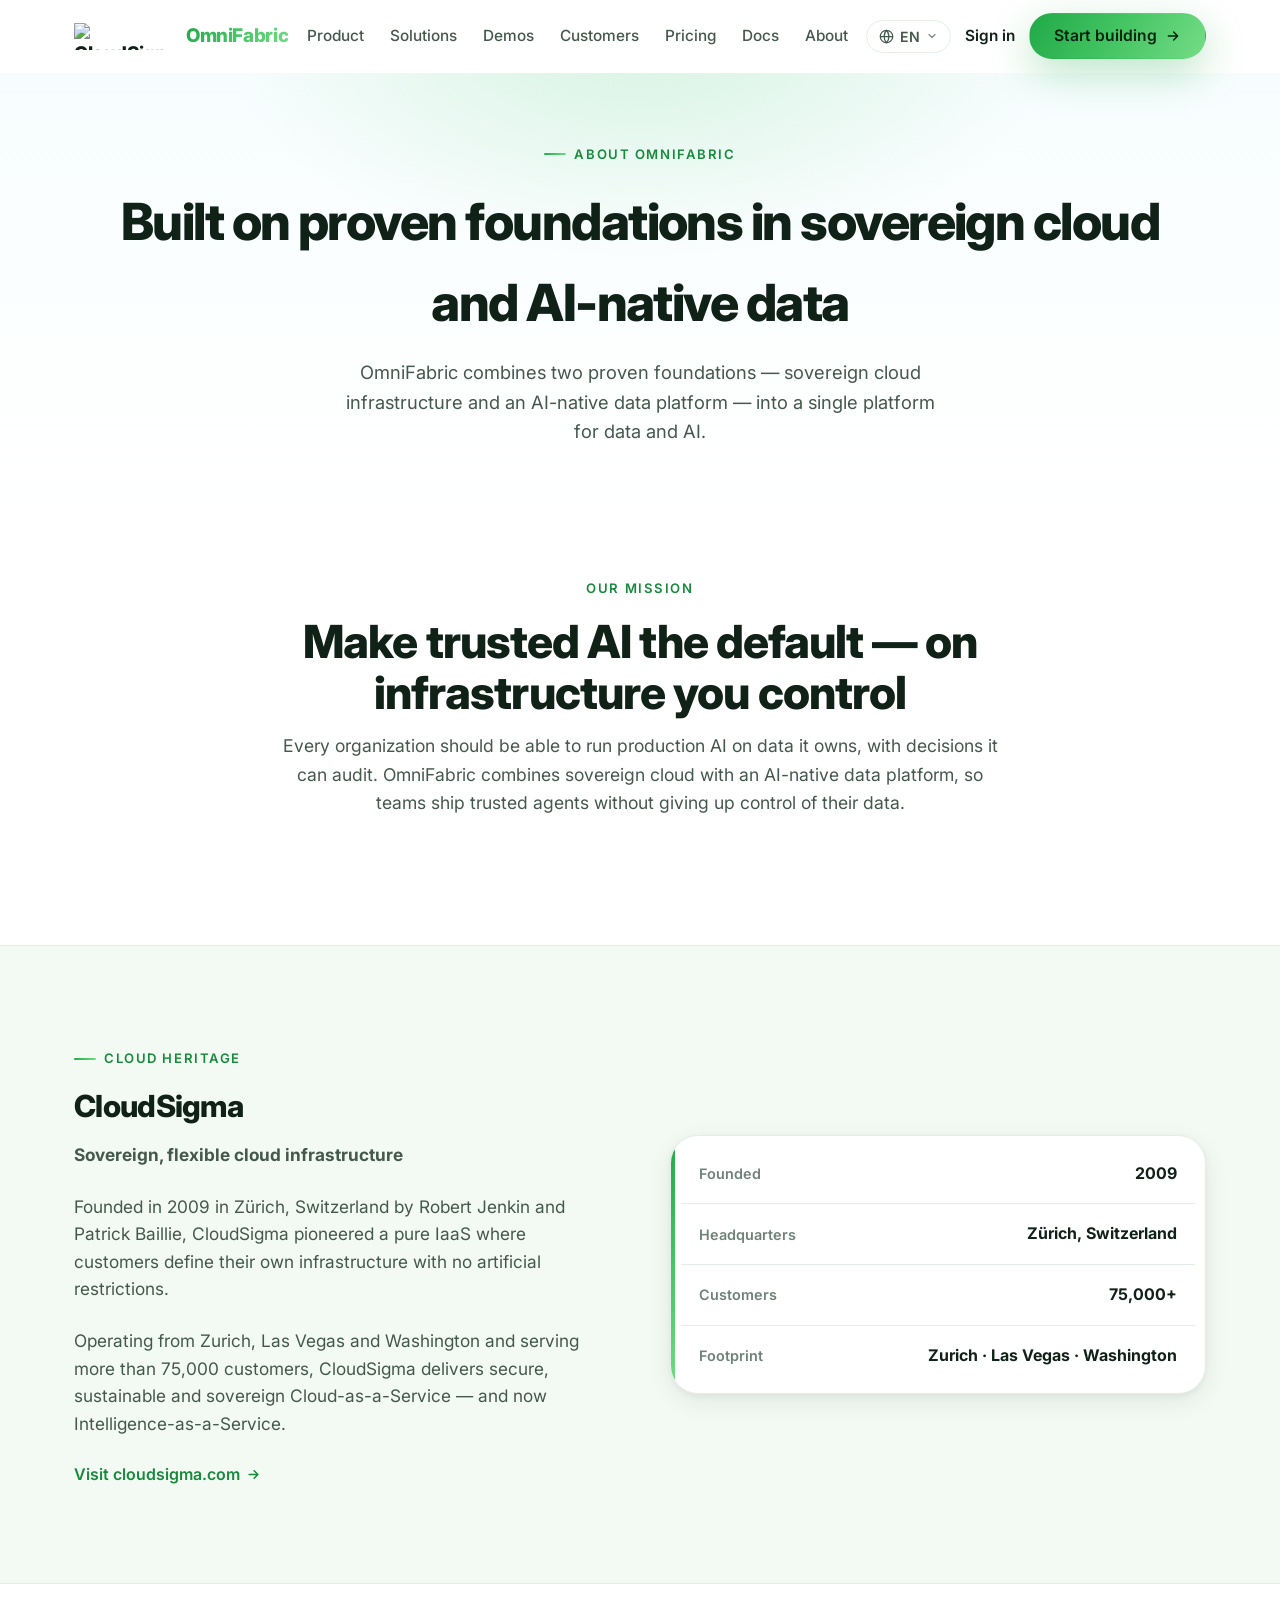
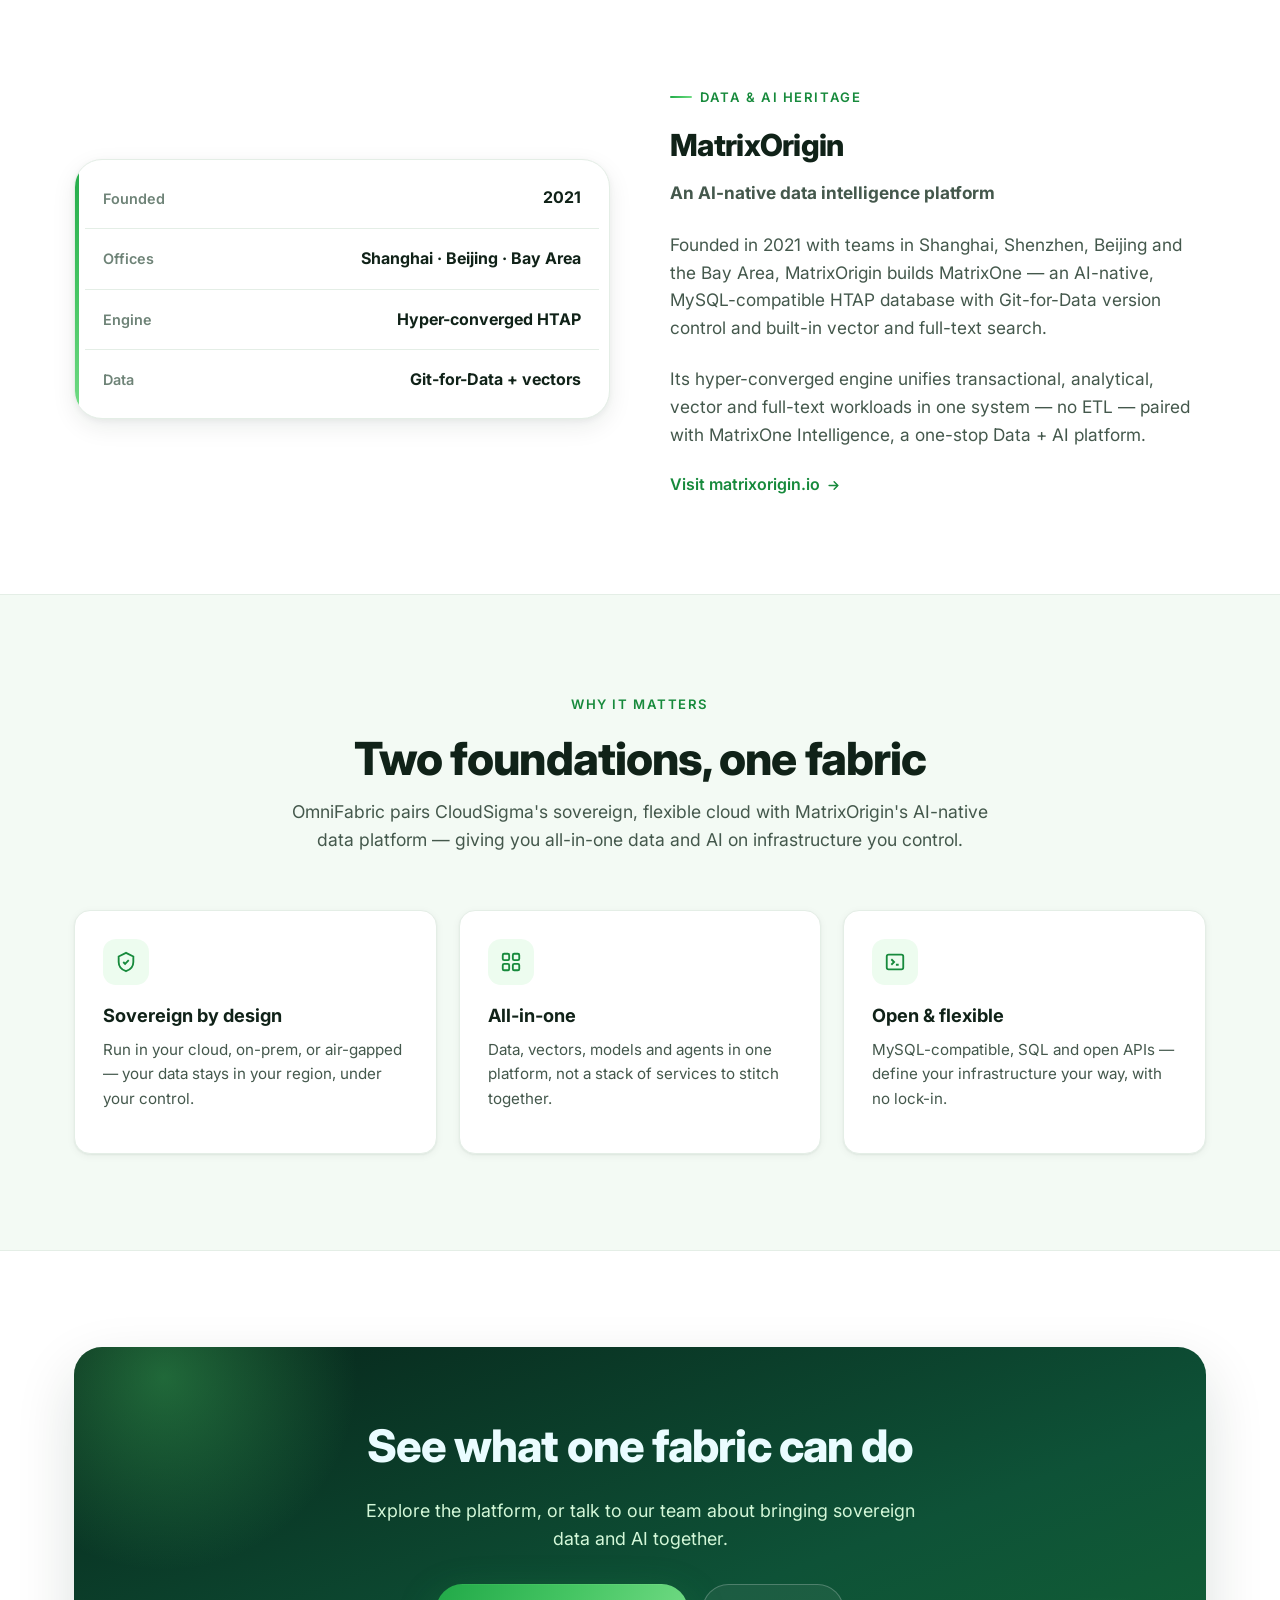
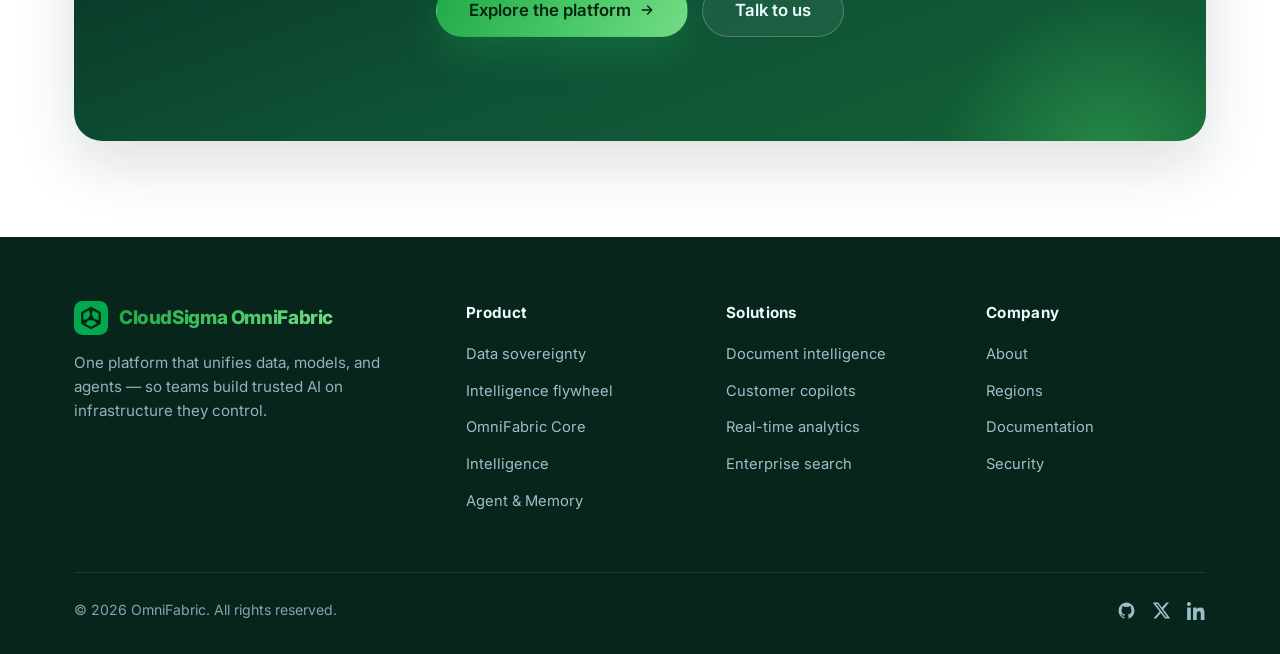
==== about.html @ df8b5ea7 "feat: add CloudSigma SSO broker" ====
<!DOCTYPE html>
<html lang="en">
<head>
  <meta charset="UTF-8" />
  <meta name="viewport" content="width=device-width, initial-scale=1.0" />
  <title>About — CloudSigma OmniFabric</title>
  <meta name="description" content="OmniFabric unites a heritage of sovereign cloud infrastructure (CloudSigma) and an AI-native data platform (MatrixOrigin) into one fabric for data and AI." />
  <link rel="preconnect" href="https://fonts.googleapis.com" />
  <link rel="preconnect" href="https://fonts.gstatic.com" crossorigin />
  <link href="https://fonts.googleapis.com/css2?family=Inter:wght@400;500;600;700;800&display=swap" rel="stylesheet" />
  <link rel="stylesheet" href="assets/css/styles.css?v=10" />
  <link rel="icon" href="data:image/svg+xml,%3Csvg xmlns='http://www.w3.org/2000/svg' viewBox='0 0 32 32'%3E%3Cdefs%3E%3ClinearGradient id='g' x1='0' y1='0' x2='1' y2='1'%3E%3Cstop offset='0' stop-color='%2300a94f'/%3E%3Cstop offset='1' stop-color='%232fb265'/%3E%3C/linearGradient%3E%3C/defs%3E%3Crect width='32' height='32' rx='8' fill='url(%23g)'/%3E%3Cpath d='M16 6.5L24.2 11L24.2 21L16 25.5L7.8 21L7.8 11Z' fill='none' stroke='%2306250f' stroke-width='2.1' stroke-linejoin='round'/%3E%3Cpath d='M16 16L16 9.2M16 16L10 19.4M16 16L22 19.4' fill='none' stroke='%2306250f' stroke-width='2.1' stroke-linecap='round'/%3E%3Ccircle cx='16' cy='16' r='2.3' fill='%2306250f'/%3E%3Ccircle cx='16' cy='9.2' r='1.9' fill='%2306250f'/%3E%3Ccircle cx='10' cy='19.4' r='1.9' fill='%2306250f'/%3E%3Ccircle cx='22' cy='19.4' r='1.9' fill='%2306250f'/%3E%3C/svg%3E" />
</head>
<body>

  <!-- ============ HEADER ============ -->
  <header class="header" id="header">
    <div class="container">
      <nav class="nav" id="nav">
        <a class="brand" href="index.html" aria-label="CloudSigma OmniFabric home">
          <img class="cs-logo" src="assets/img/cloudsigma-logo.svg?v=10" alt="CloudSigma" width="90" height="27" />
          <span class="brand-div" aria-hidden="true"></span>
          <span class="wordmark">OmniFabric</span>
        </a>

                <ul class="nav-links">
          <li><a href="product.html" data-i18n="nav.product">Product</a></li>
          <li><a href="solutions.html" data-i18n="nav.solutions">Solutions</a></li>
          <li><a href="demo.html" data-i18n="nav.demo">Demos</a></li>
          <li><a href="customers.html" data-i18n="nav.customers">Case Studies</a></li>
          <li><a href="pricing.html" data-i18n="nav.pricing">Pricing</a></li>
          <li><a href="docs.html" data-i18n="nav.docs">Docs</a></li>
          <li><a href="about.html" data-i18n="nav.about">About</a></li>
        </ul>

        <div class="nav-actions">
          <div class="lang-select">
            <button class="lang-btn" data-lang-btn aria-haspopup="true" aria-expanded="false" aria-label="Language">
              <svg class="globe" viewBox="0 0 24 24" fill="none" stroke="currentColor" stroke-width="2"><circle cx="12" cy="12" r="10"/><path d="M2 12h20M12 2a15 15 0 0 1 0 20M12 2a15 15 0 0 0 0 20"/></svg>
              <span data-lang-current>EN</span>
              <svg class="chev" viewBox="0 0 24 24" fill="none" stroke="currentColor" stroke-width="2.5" stroke-linecap="round" stroke-linejoin="round"><path d="M6 9l6 6 6-6"/></svg>
            </button>
            <ul class="lang-menu" data-lang-menu>
              <li><button data-set-lang="en">English</button></li>
              <li><button data-set-lang="zh">中文</button></li>
              <li><button data-set-lang="fr">Français</button></li>
              <li><button data-set-lang="es">Español</button></li>
              <li><button data-set-lang="ar">العربية</button></li>
              <li><button data-set-lang="id">Bahasa Indonesia</button></li>
            </ul>
          </div>
          <a href="#" class="signin" data-auth-action="login" data-i18n="nav.signin">Sign in</a>
          <a href="#" class="btn btn-primary" data-auth-action="register"><span data-i18n="nav.cta">Start building</span>
            <svg viewBox="0 0 24 24" fill="none" stroke="currentColor" stroke-width="2.2" stroke-linecap="round" stroke-linejoin="round"><path d="M5 12h14M13 6l6 6-6 6"/></svg>
          </a>
          <button class="nav-toggle" id="navToggle" aria-label="Toggle menu">
            <svg viewBox="0 0 24 24" fill="none" stroke="currentColor" stroke-width="2.2" stroke-linecap="round"><path d="M4 7h16M4 12h16M4 17h16"/></svg>
          </button>
        </div>
      </nav>
    </div>
  </header>

  <main>
    <!-- ============ SUB HERO ============ -->
    <section class="subhero">
      <div class="container">
        <span class="eyebrow center" style="display:inline-flex;" data-i18n="ab.eyebrow">About OmniFabric</span>
        <h1 data-i18n="ab.title">Built on a heritage of sovereign cloud and AI-native data</h1>
        <p data-i18n="ab.desc">OmniFabric unites two proven foundations — sovereign cloud infrastructure and an AI-native data platform — into one fabric for data and AI.</p>
      </div>
    </section>

    <!-- ============ MISSION ============ -->
    <section class="section--tight">
      <div class="container">
        <div class="section-head center reveal">
          <span class="eyebrow" data-i18n="ab.mission.eyebrow">Our mission</span>
          <h2 data-i18n="ab.mission.title">Make trusted AI the default — on infrastructure you control</h2>
          <p data-i18n="ab.mission.p">Every organization should be able to build production AI on data it owns, with decisions it can audit. OmniFabric brings sovereign cloud and an AI-native data platform together, so teams ship trusted agents without surrendering control of their data.</p>
        </div>
      </div>
    </section>

    <!-- ============ CLOUDSIGMA ============ -->
    <section class="section" style="background:var(--surface-2);border-top:1px solid var(--line);border-bottom:1px solid var(--line);">
      <div class="container">
        <div class="feature-block reveal">
          <div class="fb-text">
            <span class="eyebrow" data-i18n="ab.cs.tag">Cloud heritage</span>
            <h3><span class="biglogo" data-i18n="ab.cs.name">CloudSigma</span></h3>
            <p class="fb-sub" data-i18n="ab.cs.title">Sovereign, flexible cloud infrastructure</p>
            <p data-i18n="ab.cs.p1">Founded in 2009 in Zürich, Switzerland by Robert Jenkin and Patrick Baillie, CloudSigma pioneered a pure IaaS where customers define their own infrastructure with no artificial restrictions.</p>
            <p data-i18n="ab.cs.p2">Operating from Zurich, Las Vegas and Washington and serving more than 75,000 customers, CloudSigma delivers secure, sustainable and sovereign Cloud-as-a-Service — and now Intelligence-as-a-Service.</p>
            <a href="https://www.cloudsigma.com" target="_blank" rel="noopener" class="link-arrow"><span data-i18n="ab.cs.link">Visit cloudsigma.com</span>
              <svg viewBox="0 0 24 24" fill="none" stroke="currentColor" stroke-width="2.4" stroke-linecap="round" stroke-linejoin="round"><path d="M5 12h14M13 6l6 6-6 6"/></svg></a>
          </div>
          <div class="fb-media">
            <div class="facts-card">
              <div class="fact-row"><span class="k" data-i18n="ab.cs.f1l">Founded</span><span class="v" data-i18n="ab.cs.f1v">2009</span></div>
              <div class="fact-row"><span class="k" data-i18n="ab.cs.f2l">Headquarters</span><span class="v" data-i18n="ab.cs.f2v">Zürich, Switzerland</span></div>
              <div class="fact-row"><span class="k" data-i18n="ab.cs.f3l">Customers</span><span class="v" data-i18n="ab.cs.f3v">75,000+</span></div>
              <div class="fact-row"><span class="k" data-i18n="ab.cs.f4l">Footprint</span><span class="v" data-i18n="ab.cs.f4v">Zurich · Las Vegas · Washington</span></div>
            </div>
          </div>
        </div>
      </div>
    </section>

    <!-- ============ MATRIXORIGIN ============ -->
    <section class="section">
      <div class="container">
        <div class="feature-block reverse reveal">
          <div class="fb-text">
            <span class="eyebrow" data-i18n="ab.mo.tag">Data &amp; AI heritage</span>
            <h3><span class="biglogo" data-i18n="ab.mo.name">MatrixOrigin</span></h3>
            <p class="fb-sub" data-i18n="ab.mo.title">An AI-native data intelligence platform</p>
            <p data-i18n="ab.mo.p1">Founded in 2021 with teams in Shanghai, Shenzhen, Beijing and the Bay Area, MatrixOrigin builds MatrixOne — an AI-native, MySQL-compatible HTAP database with Git-for-Data version control and built-in vector and full-text search.</p>
            <p data-i18n="ab.mo.p2">Its hyper-converged engine unifies transactional, analytical, vector and full-text workloads in one system — no ETL — paired with MatrixOne Intelligence, a one-stop Data + AI platform.</p>
            <a href="https://www.matrixorigin.io" target="_blank" rel="noopener" class="link-arrow"><span data-i18n="ab.mo.link">Visit matrixorigin.io</span>
              <svg viewBox="0 0 24 24" fill="none" stroke="currentColor" stroke-width="2.4" stroke-linecap="round" stroke-linejoin="round"><path d="M5 12h14M13 6l6 6-6 6"/></svg></a>
          </div>
          <div class="fb-media">
            <div class="facts-card">
              <div class="fact-row"><span class="k" data-i18n="ab.mo.f1l">Founded</span><span class="v" data-i18n="ab.mo.f1v">2021</span></div>
              <div class="fact-row"><span class="k" data-i18n="ab.mo.f2l">Offices</span><span class="v" data-i18n="ab.mo.f2v">Shanghai · Beijing · Bay Area</span></div>
              <div class="fact-row"><span class="k" data-i18n="ab.mo.f3l">Engine</span><span class="v" data-i18n="ab.mo.f3v">Hyper-converged HTAP</span></div>
              <div class="fact-row"><span class="k" data-i18n="ab.mo.f4l">Data</span><span class="v" data-i18n="ab.mo.f4v">Git-for-Data + vectors</span></div>
            </div>
          </div>
        </div>
      </div>
    </section>

    <!-- ============ TOGETHER ============ -->
    <section class="section" style="background:var(--surface-2);border-top:1px solid var(--line);border-bottom:1px solid var(--line);">
      <div class="container">
        <div class="section-head center reveal">
          <span class="eyebrow" data-i18n="ab.together.eyebrow">Why it matters</span>
          <h2 data-i18n="ab.together.title">Two foundations, one fabric</h2>
          <p data-i18n="ab.together.p">OmniFabric combines CloudSigma's sovereign, flexible cloud with MatrixOrigin's AI-native data platform — so you get all-in-one data and AI on infrastructure you control.</p>
        </div>
        <div class="sol-grid" style="grid-template-columns:repeat(3,1fr);">
          <article class="sol reveal">
            <div class="ic"><svg viewBox="0 0 24 24" fill="none" stroke="currentColor" stroke-width="2"><path d="M12 2 4 6v6c0 5 3.4 8.5 8 10 4.6-1.5 8-5 8-10V6z"/><path d="m9 12 2 2 4-4"/></svg></div>
            <h4 data-i18n="ab.tg1.t">Sovereign by design</h4>
            <p data-i18n="ab.tg1.d">Run in your cloud, on-prem, or air-gapped — your data stays in your region, under your control.</p>
          </article>
          <article class="sol reveal">
            <div class="ic"><svg viewBox="0 0 24 24" fill="none" stroke="currentColor" stroke-width="2"><rect x="3" y="3" width="7" height="7" rx="1.5"/><rect x="14" y="3" width="7" height="7" rx="1.5"/><rect x="3" y="14" width="7" height="7" rx="1.5"/><rect x="14" y="14" width="7" height="7" rx="1.5"/></svg></div>
            <h4 data-i18n="ab.tg2.t">All-in-one</h4>
            <p data-i18n="ab.tg2.d">Data, vectors, models and agents in one platform, not a stack of services to stitch together.</p>
          </article>
          <article class="sol reveal">
            <div class="ic"><svg viewBox="0 0 24 24" fill="none" stroke="currentColor" stroke-width="2"><path d="M8 9l3 3-3 3M13 15h3"/><rect x="3" y="4" width="18" height="16" rx="2"/></svg></div>
            <h4 data-i18n="ab.tg3.t">Open &amp; flexible</h4>
            <p data-i18n="ab.tg3.d">MySQL-compatible, SQL and open APIs — define your infrastructure your way, with no lock-in.</p>
          </article>
        </div>
      </div>
    </section>

    <!-- ============ CTA ============ -->
    <section class="cta-band" style="padding-top:96px;">
      <div class="container">
        <div class="cta-inner reveal">
          <h2 data-i18n="ab.cta.title">See what one fabric can do</h2>
          <p data-i18n="ab.cta.desc">Explore the platform, or talk to our team about bringing sovereign data and AI together.</p>
          <div class="hero-cta">
            <a href="product.html#architecture" class="btn btn-primary btn-lg"><span data-i18n="ab.cta.b1">Explore the platform</span>
              <svg viewBox="0 0 24 24" fill="none" stroke="currentColor" stroke-width="2.2" stroke-linecap="round" stroke-linejoin="round"><path d="M5 12h14M13 6l6 6-6 6"/></svg>
            </a>
            <a href="https://calendly.com/tan-dovan/30min" target="_blank" rel="noopener" class="btn btn-ghost btn-lg" data-i18n="ab.cta.b2">Talk to us</a>
          </div>
        </div>
      </div>
    </section>
  </main>

  <!-- ============ FOOTER ============ -->
  <footer class="footer">
    <div class="container">
      <div class="footer-grid">
        <div class="footer-about">
          <a class="brand" href="index.html">
            <svg class="logo-mark" viewBox="0 0 32 32" aria-hidden="true">
              <rect width="32" height="32" rx="8" fill="#00a94f"/>
              <path d="M16 6.5L24.2 11L24.2 21L16 25.5L7.8 21L7.8 11Z" fill="none" stroke="#06250f" stroke-width="2.1" stroke-linejoin="round" stroke-linecap="round"/><path d="M16 16L16 9.2M16 16L10 19.4M16 16L22 19.4" fill="none" stroke="#06250f" stroke-width="2.1" stroke-linecap="round"/><circle cx="16" cy="16" r="2.3" fill="#06250f"/><circle cx="16" cy="9.2" r="1.9" fill="#06250f"/><circle cx="10" cy="19.4" r="1.9" fill="#06250f"/><circle cx="22" cy="19.4" r="1.9" fill="#06250f"/>
            </svg>
            <span class="wordmark">CloudSigma OmniFabric</span>
          </a>
          <p data-i18n="footer.about">The unified intelligence fabric for data and AI. Control your data, trust your
            agents, and turn AI strategy into real business ROI.</p>
        </div>
        <div>
          <h5 data-i18n="nav.product">Product</h5>
          <ul>
            <li><a href="product.html#sovereignty" data-i18n="sov.h.eb">Data sovereignty</a></li>
            <li><a href="product.html#architecture" data-i18n="footer.pf1">Intelligence flywheel</a></li>
            <li><a href="product.html#capabilities" data-i18n="footer.pf2">OmniFabric Core</a></li>
            <li><a href="product.html#capabilities" data-i18n="footer.pf3">Intelligence</a></li>
            <li><a href="product.html#capabilities" data-i18n="footer.pf4">Agent &amp; Memory</a></li>
          </ul>
        </div>
        <div>
          <h5 data-i18n="footer.solutions">Solutions</h5>
          <ul>
            <li><a href="solutions.html" data-i18n="footer.sf1">Document intelligence</a></li>
            <li><a href="solutions.html" data-i18n="footer.sf2">Customer copilots</a></li>
            <li><a href="solutions.html" data-i18n="footer.sf3">Real-time analytics</a></li>
            <li><a href="solutions.html" data-i18n="footer.sf4">Enterprise search</a></li>
          </ul>
        </div>
        <div>
          <h5 data-i18n="footer.company">Company</h5>
          <ul>
            <li><a href="about.html" data-i18n="footer.cf1">About</a></li>
            <li><a href="product.html#regions" data-i18n="nav.regions">Regions</a></li>
            <li><a href="docs.html" data-i18n="footer.cf2">Documentation</a></li>
            <li><a href="#" data-i18n="footer.cf3">Security</a></li>
          </ul>
        </div>
      </div>
      <div class="footer-bottom">
        <span data-i18n="footer.copyright">© 2026 OmniFabric. All rights reserved.</span>
        <div class="social">
          <a href="#" aria-label="GitHub"><svg viewBox="0 0 24 24" fill="currentColor"><path d="M12 2C6.5 2 2 6.6 2 12.3c0 4.5 2.9 8.4 6.8 9.8.5.1.7-.2.7-.5v-1.7c-2.8.6-3.4-1.4-3.4-1.4-.5-1.2-1.1-1.5-1.1-1.5-.9-.6.1-.6.1-.6 1 .1 1.5 1 1.5 1 .9 1.6 2.4 1.1 3 .9.1-.7.4-1.1.6-1.4-2.2-.3-4.5-1.1-4.5-5 0-1.1.4-2 1-2.7-.1-.3-.4-1.3.1-2.7 0 0 .8-.3 2.7 1a9.3 9.3 0 0 1 5 0c1.9-1.3 2.7-1 2.7-1 .5 1.4.2 2.4.1 2.7.6.7 1 1.6 1 2.7 0 3.9-2.3 4.7-4.5 5 .4.3.7.9.7 1.9v2.8c0 .3.2.6.7.5 3.9-1.4 6.8-5.3 6.8-9.8C22 6.6 17.5 2 12 2Z"/></svg></a>
          <a href="#" aria-label="X"><svg viewBox="0 0 24 24" fill="currentColor"><path d="M18.2 2h3.3l-7.2 8.3L23 22h-6.6l-5.2-6.8L5.2 22H1.9l7.7-8.8L1 2h6.8l4.7 6.2L18.2 2Zm-1.2 18h1.8L7.1 3.9H5.2L17 20Z"/></svg></a>
          <a href="#" aria-label="LinkedIn"><svg viewBox="0 0 24 24" fill="currentColor"><path d="M4.98 3.5A2.5 2.5 0 1 1 0 3.5a2.5 2.5 0 0 1 4.98 0ZM.2 8.2h4.6V24H.2V8.2Zm7.5 0h4.4v2.2h.1c.6-1.1 2.1-2.3 4.3-2.3 4.6 0 5.5 3 5.5 6.9V24h-4.6v-7.1c0-1.7 0-3.9-2.4-3.9s-2.7 1.8-2.7 3.7V24H7.7V8.2Z"/></svg></a>
        </div>
      </div>
    </div>
  </footer>

  <script src="assets/js/i18n.js?v=10"></script>
  <script src="assets/js/auth.js"></script>
  <script src="assets/js/main.js?v=10"></script>
</body>
</html>
---- assets/css/styles.css ----
/* =========================================================
   OmniFabric — Marketing Site
   Palette inspired by CloudSigma / TaaS: clean, professional,
   green accents on light surfaces with deep-green contrast.
   ========================================================= */

:root {
  /* Brand — CloudSigma-style green family */
  --teal-50:  #edfcef;
  --teal-100: #d3f7d8;
  --teal-200: #a7ecb1;
  --teal-300: #74dc86;
  --teal-400: #45c563;
  --teal-500: #21a948;   /* primary accent */
  --teal-600: #178a3c;
  --teal-700: #166f33;
  --teal-800: #15592c;
  --teal-900: #144a27;

  /* Deep teal-navy for dark sections */
  --deep-900: #07251a;
  --deep-800: #0a3a28;
  --deep-700: #0e5237;

  /* Neutrals (subtly green-tinted to match the brand) */
  --ink:      #102218;
  --slate:    #44584c;
  --muted:    #6e8377;
  --line:     #e4eee6;
  --surface:  #ffffff;
  --surface-2:#f3faf4;
  --surface-3:#e9f5ec;

  /* Effects */
  --grad-teal: linear-gradient(120deg, #21a948 0%, #45c563 50%, #74dc86 100%);
  --grad-deep: linear-gradient(160deg, #07251a 0%, #0e5237 60%, #166f33 130%);
  --shadow-sm: 0 1px 2px rgba(16,42,28,.06), 0 2px 8px rgba(16,42,28,.05);
  --shadow-md: 0 8px 24px rgba(16,42,28,.08), 0 2px 6px rgba(16,42,28,.05);
  --shadow-lg: 0 24px 60px rgba(16,42,28,.14);
  --shadow-teal: 0 14px 40px rgba(33,169,72,.30);

  --radius: 16px;
  --radius-sm: 10px;
  --radius-lg: 28px;
  --maxw: 1180px;

  --font: "Inter", -apple-system, BlinkMacSystemFont, "Segoe UI", Roboto,
          "Helvetica Neue", Arial, "PingFang SC", "Microsoft YaHei", sans-serif;
}

/* ---------- Reset ---------- */
*,*::before,*::after { box-sizing: border-box; }
* { margin: 0; padding: 0; }
html { scroll-behavior: smooth; -webkit-text-size-adjust: 100%; }
body {
  font-family: var(--font);
  color: var(--ink);
  background: var(--surface);
  line-height: 1.6;
  -webkit-font-smoothing: antialiased;
  text-rendering: optimizeLegibility;
  overflow-x: hidden;
}
a { color: inherit; text-decoration: none; }
img, svg { display: block; max-width: 100%; }
ul { list-style: none; }
section { position: relative; }

/* ---------- Layout helpers ---------- */
.container { width: 100%; max-width: var(--maxw); margin: 0 auto; padding: 0 24px; }
.section { padding: 96px 0; }
.section--tight { padding: 72px 0; }
.eyebrow {
  display: inline-flex; align-items: center; gap: 8px;
  font-size: .82rem; font-weight: 600; letter-spacing: .12em;
  text-transform: uppercase; color: var(--teal-600);
}
.eyebrow::before {
  content: ""; width: 22px; height: 2px; border-radius: 2px;
  background: var(--grad-teal);
}
.section-head { max-width: 720px; margin-bottom: 56px; }
.section-head.center { margin-left: auto; margin-right: auto; text-align: center; }
.section-head h2 {
  font-size: clamp(1.9rem, 3.6vw, 2.85rem);
  line-height: 1.12; letter-spacing: -.02em; margin: 16px 0 14px;
  font-weight: 800;
}
.section-head p { font-size: 1.1rem; color: var(--slate); }
.center .eyebrow::before { display: none; }

/* ---------- Buttons ---------- */
.btn {
  display: inline-flex; align-items: center; justify-content: center; gap: 8px;
  font-weight: 600; font-size: .98rem; line-height: 1;
  padding: 14px 24px; border-radius: 999px; border: 1px solid transparent;
  cursor: pointer; transition: transform .18s ease, box-shadow .25s ease,
              background .25s ease, color .2s ease, border-color .2s ease;
  white-space: nowrap;
}
.btn svg { width: 16px; height: 16px; }
.btn-primary {
  background: var(--grad-teal); color: #06250f;
  box-shadow: var(--shadow-teal);
}
.btn-primary:hover { transform: translateY(-2px); box-shadow: 0 18px 48px rgba(33,169,72,.42); }
.btn-ghost {
  background: rgba(255,255,255,.06); color: #eafcff;
  border-color: rgba(255,255,255,.22);
}
.btn-ghost:hover { background: rgba(255,255,255,.14); transform: translateY(-2px); }
.btn-outline {
  background: #fff; color: var(--teal-700); border-color: var(--line);
  box-shadow: var(--shadow-sm);
}
.btn-outline:hover { border-color: var(--teal-300); color: var(--teal-600); transform: translateY(-2px); }
.btn-lg { padding: 17px 32px; font-size: 1.05rem; }
.link-arrow {
  display: inline-flex; align-items: center; gap: 6px;
  color: var(--teal-600); font-weight: 600;
}
.link-arrow svg { width: 15px; height: 15px; transition: transform .2s ease; }
.link-arrow:hover svg { transform: translateX(4px); }

/* ---------- Header / Nav ---------- */
.header {
  position: sticky; top: 0; z-index: 100;
  background: rgba(255,255,255,.78);
  backdrop-filter: saturate(160%) blur(14px);
  border-bottom: 1px solid transparent;
  transition: border-color .3s ease, box-shadow .3s ease, background .3s ease;
}
.header.scrolled { border-color: var(--line); box-shadow: var(--shadow-sm); }
.nav { display: flex; align-items: center; justify-content: space-between; height: 72px; }
.brand { display: flex; align-items: center; gap: 11px; font-weight: 800; font-size: 1.18rem; letter-spacing: -.02em; }
.brand .logo-mark { width: 34px; height: 34px; }
.brand .wordmark { background: var(--grad-teal); -webkit-background-clip: text; background-clip: text; color: transparent; }
.nav-links { display: flex; align-items: center; gap: 26px; }
.nav-links a { font-size: .96rem; font-weight: 500; color: var(--slate); transition: color .2s ease; }
.nav-links a:hover { color: var(--teal-600); }
.nav-actions { display: flex; align-items: center; gap: 14px; }
.nav-actions .signin { font-weight: 600; font-size: .96rem; color: var(--ink); }
.nav-actions .signin:hover { color: var(--teal-600); }
/* language dropdown */
.lang-select { position: relative; }
.lang-btn {
  display: inline-flex; align-items: center; gap: 6px; cursor: pointer;
  font-family: inherit; font-weight: 600; font-size: .88rem; color: var(--slate);
  background: #fff; border: 1px solid var(--line); border-radius: 999px;
  padding: 7px 12px; transition: color .2s ease, border-color .2s ease, transform .15s ease;
}
.lang-btn:hover { color: var(--teal-600); border-color: var(--teal-300); transform: translateY(-1px); }
.lang-btn .globe { width: 15px; height: 15px; flex: none; }
.lang-btn .chev { width: 12px; height: 12px; flex: none; transition: transform .2s ease; opacity: .7; }
.lang-btn[aria-expanded="true"] .chev { transform: rotate(180deg); }
.lang-menu {
  position: absolute; top: calc(100% + 8px); right: 0; min-width: 150px; z-index: 120;
  background: #fff; border: 1px solid var(--line); border-radius: 12px; box-shadow: var(--shadow-md);
  padding: 6px; list-style: none; margin: 0;
  opacity: 0; visibility: hidden; transform: translateY(-6px);
  transition: opacity .18s ease, transform .18s ease, visibility .18s ease;
}
html[dir="rtl"] .lang-menu { right: auto; left: 0; }
.lang-menu.open { opacity: 1; visibility: visible; transform: none; }
.lang-menu li { margin: 0; }
.lang-menu button {
  width: 100%; text-align: left; font-family: inherit; font-size: .92rem; font-weight: 500;
  color: var(--slate); background: none; border: none; cursor: pointer;
  padding: 9px 12px; border-radius: 8px; display: flex; align-items: center; justify-content: space-between; gap: 10px;
}
html[dir="rtl"] .lang-menu button { text-align: right; }
.lang-menu button:hover { background: var(--surface-2); color: var(--teal-600); }
.lang-menu button[aria-current="true"] { color: var(--teal-600); font-weight: 700; }
.lang-menu button[aria-current="true"]::after { content: "✓"; color: var(--teal-500); }
.nav-toggle { display: none; background: none; border: none; cursor: pointer; padding: 8px; color: var(--ink); }
.nav-toggle svg { width: 26px; height: 26px; }

/* ---------- Hero ---------- */
.hero {
  position: relative; padding: 84px 0 96px;
  background:
    radial-gradient(900px 480px at 78% -8%, rgba(69,197,99,.20), transparent 60%),
    radial-gradient(700px 460px at 6% 14%, rgba(33,169,72,.12), transparent 55%),
    linear-gradient(180deg, #f7fdfe 0%, #ffffff 100%);
  overflow: hidden;
}
.hero-grid { display: grid; grid-template-columns: 1.05fr .95fr; gap: 56px; align-items: center; }
.hero-badge {
  display: inline-flex; align-items: center; gap: 10px;
  padding: 7px 14px 7px 8px; border-radius: 999px;
  background: #fff; border: 1px solid var(--line); box-shadow: var(--shadow-sm);
  font-size: .85rem; font-weight: 500; color: var(--slate); margin-bottom: 26px;
}
.hero-badge .pill {
  background: var(--grad-teal); color: #06250f; font-weight: 700;
  padding: 3px 10px; border-radius: 999px; font-size: .76rem; letter-spacing: .02em;
}
.hero h1 {
  font-size: clamp(2.5rem, 5vw, 3.9rem); line-height: 1.05;
  letter-spacing: -.03em; font-weight: 800; margin-bottom: 22px;
}
.hero h1 .grad { background: var(--grad-teal); -webkit-background-clip: text; background-clip: text; color: transparent; }
.hero p.lead { font-size: 1.2rem; color: var(--slate); max-width: 540px; margin-bottom: 34px; }
.hero-cta { display: flex; gap: 14px; flex-wrap: wrap; margin-bottom: 40px; }
.hero-trust { display: flex; align-items: center; gap: 14px; font-size: .9rem; color: var(--muted); }
.hero-trust .dots { display: flex; }
.hero-trust .dots span {
  width: 30px; height: 30px; border-radius: 50%; margin-left: -8px;
  border: 2px solid #fff; background: var(--grad-teal);
}
.hero-trust .dots span:nth-child(2){ background: linear-gradient(135deg,#178a3c,#45c563);}
.hero-trust .dots span:nth-child(3){ background: linear-gradient(135deg,#15592c,#21a948);}
.hero-trust .dots span:nth-child(4){ background: linear-gradient(135deg,#74dc86,#21a948);}

/* Hero visual — flywheel card */
.hero-visual { position: relative; }
.flywheel {
  position: relative; aspect-ratio: 1/1; max-width: 440px; margin: 0 auto;
}
.flywheel .ring {
  position: absolute; inset: 0; border-radius: 50%;
  border: 1.5px dashed rgba(33,169,72,.35);
  animation: spin 36s linear infinite;
}
.flywheel .ring.inner { inset: 16%; border-color: rgba(33,169,72,.22); animation-duration: 26s; animation-direction: reverse; }
@keyframes spin { to { transform: rotate(360deg); } }
.flywheel .core {
  position: absolute; inset: 32%; border-radius: 50%;
  background: var(--grad-deep); box-shadow: var(--shadow-lg);
  display: grid; place-content: center; text-align: center; color: #eafcff;
}
.flywheel .core b { font-size: 1.1rem; letter-spacing: .04em; }
.flywheel .core span { font-size: .72rem; color: var(--teal-200); letter-spacing: .14em; text-transform: uppercase; }
.node {
  position: absolute; display: flex; align-items: center; gap: 9px;
  background: #fff; border: 1px solid var(--line); box-shadow: var(--shadow-md);
  padding: 11px 16px; border-radius: 14px; font-weight: 700; font-size: .95rem;
}
.node i { width: 30px; height: 30px; border-radius: 9px; display: grid; place-content: center; background: var(--teal-50); color: var(--teal-600); }
.node i svg { width: 17px; height: 17px; }
.node.n1 { top: -4%; left: 50%; transform: translateX(-50%); }
.node.n2 { bottom: 10%; left: -10%; }
.node.n3 { bottom: 10%; right: -10%; }
.float-card {
  position: absolute; background: #fff; border: 1px solid var(--line);
  border-radius: 14px; box-shadow: var(--shadow-md); padding: 12px 15px;
  font-size: .82rem; display: flex; align-items: center; gap: 10px;
}
.float-card .dot { width: 9px; height: 9px; border-radius: 50%; background: #19c37d; box-shadow: 0 0 0 4px rgba(25,195,125,.16); }
.float-card.fc1 { top: 6%; right: -6%; animation: floaty 5s ease-in-out infinite; }
.float-card.fc2 { bottom: 2%; left: -2%; animation: floaty 6s ease-in-out infinite .6s; }
@keyframes floaty { 0%,100%{ transform: translateY(0);} 50%{ transform: translateY(-12px);} }

/* ---------- Logos / trust strip ---------- */
.logos { padding: 44px 0; border-bottom: 1px solid var(--line); }
.logos p { text-align: center; font-size: .82rem; letter-spacing: .12em; text-transform: uppercase; color: var(--muted); margin-bottom: 26px; }
.logos-row { display: flex; flex-wrap: wrap; align-items: center; justify-content: center; gap: 48px; }
.logos-row .lg { font-weight: 800; font-size: 1.25rem; color: #aebfc7; letter-spacing: -.02em; transition: color .2s ease; }
.logos-row .lg:hover { color: var(--teal-600); }

/* ---------- Stats band ---------- */
.stats { background: var(--surface-2); border-top: 1px solid var(--line); border-bottom: 1px solid var(--line); }
.stats-grid { display: grid; grid-template-columns: repeat(4,1fr); gap: 32px; }
.stat { text-align: center; }
.stat .num { font-size: clamp(2rem, 3.4vw, 2.7rem); font-weight: 800; letter-spacing: -.02em;
  background: var(--grad-teal); -webkit-background-clip: text; background-clip: text; color: transparent; }
.stat .lbl { color: var(--slate); font-size: .96rem; margin-top: 4px; }

/* ---------- Flywheel / pillars (Agent · Model · Data) ---------- */
.pillars-grid { display: grid; grid-template-columns: repeat(3,1fr); gap: 24px; }
.pillar {
  position: relative; padding: 32px 28px; border-radius: var(--radius);
  background: #fff; border: 1px solid var(--line); box-shadow: var(--shadow-sm);
  transition: transform .25s ease, box-shadow .25s ease, border-color .25s ease;
  overflow: hidden;
}
.pillar::before {
  content: ""; position: absolute; inset: 0 0 auto 0; height: 4px; background: var(--grad-teal);
  transform: scaleX(0); transform-origin: left; transition: transform .3s ease;
}
.pillar:hover { transform: translateY(-6px); box-shadow: var(--shadow-md); border-color: var(--teal-200); }
.pillar:hover::before { transform: scaleX(1); }
.pillar .ic { width: 50px; height: 50px; border-radius: 14px; display: grid; place-content: center;
  background: var(--grad-deep); color: var(--teal-200); margin-bottom: 18px; }
.pillar .ic svg { width: 24px; height: 24px; }
.pillar h3 { font-size: 1.28rem; letter-spacing: -.01em; margin-bottom: 9px; }
.pillar .tag { font-size: .78rem; font-weight: 700; letter-spacing: .08em; text-transform: uppercase; color: var(--teal-600); display: block; margin-bottom: 12px; }
.pillar p { color: var(--slate); font-size: .98rem; }

/* ---------- Capabilities (feature blocks) ---------- */
.feature-block { display: grid; grid-template-columns: 1fr 1fr; gap: 60px; align-items: center; }
.feature-block + .feature-block { margin-top: 96px; }
.feature-block.reverse .fb-media { order: -1; }
.fb-text .eyebrow { margin-bottom: 16px; }
.fb-text h3 { font-size: clamp(1.6rem, 2.8vw, 2.15rem); letter-spacing: -.02em; line-height: 1.15; margin-bottom: 16px; font-weight: 800; }
.fb-text > p { color: var(--slate); font-size: 1.08rem; margin-bottom: 24px; }
.fb-list { display: grid; gap: 14px; margin-bottom: 28px; }
.fb-list li { display: flex; gap: 12px; align-items: flex-start; }
.fb-list .ck { flex: none; width: 22px; height: 22px; margin-top: 1px; border-radius: 7px;
  background: var(--teal-50); color: var(--teal-600); display: grid; place-content: center; }
.fb-list .ck svg { width: 13px; height: 13px; }
.fb-list b { font-weight: 650; }
.fb-list span { color: var(--slate); }

/* media panel */
.fb-media { position: relative; }
.panel {
  border-radius: var(--radius-lg); background: var(--grad-deep);
  box-shadow: var(--shadow-lg); padding: 26px; color: #d6f4fa; overflow: hidden;
  position: relative;
}
.panel::after {
  content: ""; position: absolute; width: 340px; height: 340px; border-radius: 50%;
  background: radial-gradient(circle, rgba(69,197,99,.35), transparent 65%);
  top: -120px; right: -100px;
}
.panel .panel-bar { display: flex; gap: 7px; margin-bottom: 18px; position: relative; z-index: 1; }
.panel .panel-bar i { width: 11px; height: 11px; border-radius: 50%; background: rgba(255,255,255,.25); }
.code { position: relative; z-index: 1; font-family: ui-monospace, "SF Mono", Menlo, Consolas, monospace; font-size: .84rem; line-height: 1.85; }
.code .k { color: #74dc86; }
.code .s { color: #9ff0c4; }
.code .c { color: #6fa3b0; }
.code .p { color: #cfe9f0; }
.code .m { color: #ffd479; }

/* mini metric grid inside panel */
.panel-metrics { display: grid; grid-template-columns: 1fr 1fr; gap: 14px; position: relative; z-index: 1; }
.panel-metrics .pm { background: rgba(255,255,255,.07); border: 1px solid rgba(255,255,255,.12); border-radius: 14px; padding: 16px; }
.panel-metrics .pm .v { font-size: 1.5rem; font-weight: 800; color: #eafcff; }
.panel-metrics .pm .l { font-size: .82rem; color: var(--teal-200); }

/* data flow visual */
.flow { position: relative; z-index: 1; display: grid; gap: 12px; }
.flow .frow { display: flex; align-items: center; gap: 12px; background: rgba(255,255,255,.06);
  border: 1px solid rgba(255,255,255,.12); border-radius: 12px; padding: 12px 14px; }
.flow .frow .fi { width: 34px; height: 34px; flex: none; border-radius: 9px; background: rgba(69,197,99,.18); color: #74dc86; display: grid; place-content: center; }
.flow .frow .fi svg { width: 18px; height: 18px; }
.flow .frow b { color: #eafcff; font-size: .95rem; display: block; }
.flow .frow small { color: var(--teal-200); font-size: .8rem; }
.flow .farrow { text-align: center; color: rgba(255,255,255,.4); font-size: 1rem; line-height: .4; }

/* ---------- Outcomes ---------- */
.outcomes { background: var(--surface-2); }
.outcomes-grid { display: grid; grid-template-columns: repeat(4,1fr); gap: 22px; }
.outcome {
  background: #fff; border: 1px solid var(--line); border-radius: var(--radius);
  padding: 28px 24px; box-shadow: var(--shadow-sm); transition: transform .25s ease, box-shadow .25s ease;
}
.outcome:hover { transform: translateY(-5px); box-shadow: var(--shadow-md); }
.outcome .change { display: flex; align-items: baseline; gap: 8px; font-weight: 800; letter-spacing: -.02em; margin-bottom: 10px; }
.outcome .change .from { color: var(--muted); font-size: 1.05rem; text-decoration: line-through; text-decoration-color: rgba(107,130,144,.45); }
.outcome .change .arr { color: var(--teal-400); }
.outcome .change .to { color: var(--teal-600); font-size: 1.7rem; }
.outcome h4 { font-size: 1.02rem; margin-bottom: 4px; }
.outcome p { color: var(--slate); font-size: .92rem; }

/* ---------- Solutions ---------- */
.sol-grid { display: grid; grid-template-columns: repeat(3,1fr); gap: 22px; }
.sol {
  position: relative; padding: 28px; border-radius: var(--radius);
  border: 1px solid var(--line); background: #fff; box-shadow: var(--shadow-sm);
  transition: transform .25s ease, box-shadow .25s ease, border-color .25s ease;
}
.sol:hover { transform: translateY(-5px); box-shadow: var(--shadow-md); border-color: var(--teal-200); }
.sol .ic { width: 46px; height: 46px; border-radius: 13px; background: var(--teal-50); color: var(--teal-600); display: grid; place-content: center; margin-bottom: 16px; }
.sol .ic svg { width: 22px; height: 22px; }
.sol h4 { font-size: 1.14rem; margin-bottom: 8px; }
.sol p { color: var(--slate); font-size: .95rem; margin-bottom: 14px; }

/* ---------- How it works ---------- */
.steps { display: grid; grid-template-columns: repeat(3,1fr); gap: 26px; counter-reset: step; }
.step { position: relative; padding-top: 18px; }
.step .n {
  width: 46px; height: 46px; border-radius: 13px; display: grid; place-content: center;
  background: var(--grad-teal); color: #06250f; font-weight: 800; font-size: 1.2rem; margin-bottom: 18px;
  box-shadow: var(--shadow-teal);
}
.step h4 { font-size: 1.18rem; margin-bottom: 8px; }
.step p { color: var(--slate); font-size: .97rem; }

/* ---------- CTA ---------- */
.cta-band { padding: 0 0 96px; }
.cta-inner {
  position: relative; overflow: hidden; border-radius: var(--radius-lg);
  background: var(--grad-deep); padding: 64px 56px; text-align: center; color: #eafcff;
  box-shadow: var(--shadow-lg);
}
.cta-inner::before, .cta-inner::after {
  content: ""; position: absolute; border-radius: 50%;
  background: radial-gradient(circle, rgba(69,197,99,.4), transparent 65%);
}
.cta-inner::before { width: 420px; height: 420px; top: -180px; left: -120px; }
.cta-inner::after { width: 360px; height: 360px; bottom: -200px; right: -80px; }
.cta-inner > * { position: relative; z-index: 1; }
.cta-inner h2 { font-size: clamp(1.9rem, 3.6vw, 2.8rem); letter-spacing: -.02em; margin-bottom: 14px; font-weight: 800; }
.cta-inner p { font-size: 1.12rem; color: var(--teal-100); max-width: 560px; margin: 0 auto 30px; }
.cta-inner .hero-cta { justify-content: center; }

/* ---------- Footer ---------- */
.footer { background: var(--deep-900); color: #b6d3db; padding: 64px 0 32px; }
.footer-grid { display: grid; grid-template-columns: 1.6fr 1fr 1fr 1fr; gap: 40px; }
.footer .brand { color: #eafcff; margin-bottom: 16px; }
.footer .brand .wordmark { background: var(--grad-teal); -webkit-background-clip: text; background-clip: text; color: transparent; }
.footer-about p { font-size: .95rem; color: #8fb4bf; max-width: 320px; }
.footer h5 { color: #eafcff; font-size: .95rem; margin-bottom: 16px; letter-spacing: .02em; }
.footer ul li { margin-bottom: 11px; }
.footer ul a { font-size: .92rem; color: #9cc0cb; transition: color .2s ease; }
.footer ul a:hover { color: #74dc86; }
.footer-bottom { display: flex; justify-content: space-between; align-items: center; flex-wrap: wrap; gap: 14px;
  margin-top: 48px; padding-top: 26px; border-top: 1px solid rgba(255,255,255,.1); font-size: .88rem; color: #7fa6b2; }
.footer-bottom .social { display: flex; gap: 16px; }
.footer-bottom .social a { color: #9cc0cb; }
.footer-bottom .social a:hover { color: #74dc86; }
.footer-bottom .social svg { width: 19px; height: 19px; }

/* ---------- Testimonials ---------- */
.tst-grid { display: grid; grid-template-columns: repeat(3,1fr); gap: 22px; }
.tst {
  background: #fff; border: 1px solid var(--line); border-radius: var(--radius);
  padding: 28px; box-shadow: var(--shadow-sm); display: flex; flex-direction: column;
  transition: transform .25s ease, box-shadow .25s ease;
}
.tst:hover { transform: translateY(-5px); box-shadow: var(--shadow-md); }
.tst .quote { font-size: 1.02rem; color: var(--ink); line-height: 1.65; margin-bottom: 22px; flex: 1; }
.tst .quote::before { content: "“"; color: var(--teal-400); font-size: 2.6rem; line-height: 0; vertical-align: -0.4em; margin-right: 4px; font-weight: 800; }
.tst .who { display: flex; align-items: center; gap: 12px; }
.tst .av { width: 42px; height: 42px; border-radius: 50%; flex: none; background: var(--grad-teal); display: grid; place-content: center; color: #06250f; font-weight: 800; font-size: 1rem; }
.tst .who b { display: block; font-size: .95rem; }
.tst .who span { font-size: .85rem; color: var(--muted); }

/* ---------- Pricing ---------- */
.price-grid { display: grid; grid-template-columns: repeat(3,1fr); gap: 24px; align-items: stretch; }
.price {
  position: relative; display: flex; flex-direction: column;
  background: #fff; border: 1px solid var(--line); border-radius: var(--radius-lg);
  padding: 34px 30px; box-shadow: var(--shadow-sm);
  transition: transform .25s ease, box-shadow .25s ease, border-color .25s ease;
}
.price:hover { transform: translateY(-6px); box-shadow: var(--shadow-md); }
.price.featured { border-color: transparent; box-shadow: var(--shadow-lg); background: var(--grad-deep); color: #eafcff; }
.price.featured .price-name, .price.featured .price-amt { color: #eafcff; }
.price.featured .price-desc { color: var(--teal-100); }
.price.featured .price-amt small { color: var(--teal-200); }
.price.featured .price-list li { color: #d6f4fa; }
.price.featured .price-list .ck { background: rgba(69,197,99,.18); color: #74dc86; }
.price .badge {
  position: absolute; top: 18px; right: 18px; background: var(--grad-teal); color: #06250f;
  font-size: .72rem; font-weight: 800; letter-spacing: .06em; text-transform: uppercase;
  padding: 5px 12px; border-radius: 999px;
}
.price-name { font-size: 1.2rem; font-weight: 800; letter-spacing: -.01em; margin-bottom: 6px; }
.price-desc { color: var(--slate); font-size: .92rem; margin-bottom: 22px; min-height: 40px; }
.price-amt { font-size: 2.6rem; font-weight: 800; letter-spacing: -.02em; line-height: 1; margin-bottom: 4px; }
.price-amt small { font-size: .95rem; font-weight: 500; color: var(--muted); letter-spacing: 0; }
.price-amt .from { font-size: .9rem; font-weight: 500; color: var(--muted); display: block; margin-bottom: 6px; }
.price .btn { width: 100%; margin: 24px 0 26px; }
.price-list { display: grid; gap: 13px; }
.price-list li { display: flex; gap: 11px; align-items: flex-start; font-size: .94rem; color: var(--slate); }
.price-list .ck { flex: none; width: 20px; height: 20px; margin-top: 1px; border-radius: 6px; background: var(--teal-50); color: var(--teal-600); display: grid; place-content: center; }
.price-list .ck svg { width: 12px; height: 12px; }
.price-note { text-align: center; color: var(--muted); font-size: .92rem; margin-top: 30px; }

/* ---------- FAQ ---------- */
.faq { max-width: 760px; margin: 0 auto; }
.faq-item { border-bottom: 1px solid var(--line); }
.faq-q {
  width: 100%; background: none; border: none; cursor: pointer; text-align: left;
  display: flex; align-items: center; justify-content: space-between; gap: 16px;
  padding: 22px 4px; font-size: 1.08rem; font-weight: 650; color: var(--ink);
  font-family: inherit;
}
.faq-q .pm { flex: none; width: 26px; height: 26px; border-radius: 8px; background: var(--teal-50); color: var(--teal-600); display: grid; place-content: center; transition: transform .25s ease, background .2s ease; }
.faq-q .pm svg { width: 15px; height: 15px; }
.faq-item.open .faq-q .pm { transform: rotate(45deg); background: var(--teal-500); color: #fff; }
.faq-a { max-height: 0; overflow: hidden; transition: max-height .3s ease; }
.faq-a p { padding: 0 4px 22px; color: var(--slate); font-size: 1rem; }

/* sub-page hero (compact) */
.subhero {
  padding: 64px 0 56px; text-align: center;
  background:
    radial-gradient(700px 380px at 50% -10%, rgba(69,197,99,.18), transparent 60%),
    linear-gradient(180deg, #f7fdfe 0%, #ffffff 100%);
}
.subhero h1 { font-size: clamp(2.1rem, 4.4vw, 3.2rem); letter-spacing: -.03em; font-weight: 800; margin: 16px 0 14px; }
.subhero p { font-size: 1.15rem; color: var(--slate); max-width: 600px; margin: 0 auto; }

@media (max-width: 960px) {
  .tst-grid, .price-grid { grid-template-columns: 1fr; }
  .price.featured { order: -1; }
}

/* ---------- Competitive advantage ---------- */
.adv-grid { display: grid; grid-template-columns: repeat(4,1fr); gap: 22px; margin-bottom: 56px; }
.adv {
  position: relative; padding: 28px 24px; border-radius: var(--radius);
  background: #fff; border: 1px solid var(--line); box-shadow: var(--shadow-sm);
  transition: transform .25s ease, box-shadow .25s ease, border-color .25s ease;
}
.adv:hover { transform: translateY(-6px); box-shadow: var(--shadow-md); border-color: var(--teal-200); }
.adv .ic { width: 50px; height: 50px; border-radius: 14px; display: grid; place-content: center;
  background: var(--grad-teal); color: #06250f; margin-bottom: 16px; }
.adv .ic svg { width: 24px; height: 24px; }
.adv h3 { font-size: 1.14rem; letter-spacing: -.01em; margin-bottom: 8px; }
.adv p { color: var(--slate); font-size: .94rem; }

/* comparison table */
.compare-wrap { overflow-x: auto; border-radius: var(--radius-lg); box-shadow: var(--shadow-md); border: 1px solid var(--line); }
.compare { width: 100%; border-collapse: collapse; min-width: 720px; background: #fff; }
.compare th, .compare td { padding: 18px 22px; text-align: left; border-bottom: 1px solid var(--line); vertical-align: middle; }
.compare thead th { font-size: .95rem; font-weight: 700; color: var(--ink); background: var(--surface-2); }
.compare thead th.own {
  color: #06250f; background: var(--grad-teal); border-top-right-radius: 0;
  position: relative; font-weight: 800;
}
.compare thead th:first-child { width: 32%; }
.compare tbody td { font-size: .94rem; color: var(--slate); }
.compare tbody td:first-child { font-weight: 650; color: var(--ink); }
.compare .own-col { background: rgba(33,169,72,.06); font-weight: 600; color: var(--ink); }
.compare tbody tr:last-child td { border-bottom: none; }
.cmp-ic { display: inline-flex; align-items: center; gap: 9px; }
.cmp-ic .yes, .cmp-ic .no, .cmp-ic .mid { width: 22px; height: 22px; flex: none; border-radius: 7px; display: grid; place-content: center; }
.cmp-ic .yes { background: rgba(33,169,72,.14); color: var(--teal-700); }
.cmp-ic .no  { background: #fdecec; color: #d05a5a; }
.cmp-ic .mid { background: #fff5e6; color: #c2872a; }
.cmp-ic svg { width: 13px; height: 13px; }

/* ---------- Case studies ---------- */
.case-grid { display: grid; grid-template-columns: repeat(3,1fr); gap: 22px; margin-top: 24px; }
.case {
  display: flex; flex-direction: column; padding: 26px;
  background: #fff; border: 1px solid var(--line); border-radius: var(--radius); box-shadow: var(--shadow-sm);
  transition: transform .25s ease, box-shadow .25s ease, border-color .25s ease;
}
.case:hover { transform: translateY(-5px); box-shadow: var(--shadow-md); border-color: var(--teal-200); }
.case .tag {
  align-self: flex-start; font-size: .72rem; font-weight: 700; letter-spacing: .06em; text-transform: uppercase;
  color: var(--teal-700); background: var(--teal-50); padding: 5px 11px; border-radius: 999px; margin-bottom: 16px;
}
.case .metric { font-size: 2.1rem; font-weight: 800; letter-spacing: -.02em; line-height: 1;
  background: var(--grad-teal); -webkit-background-clip: text; background-clip: text; color: transparent; margin-bottom: 6px; }
.case .metric small { font-size: .9rem; font-weight: 600; color: var(--muted); letter-spacing: 0; -webkit-text-fill-color: var(--muted); }
.case h4 { font-size: 1.06rem; margin-bottom: 8px; }
.case p { color: var(--slate); font-size: .93rem; flex: 1; }
.case .who { margin-top: 16px; padding-top: 14px; border-top: 1px solid var(--line); font-size: .86rem; color: var(--muted); font-weight: 600; }

@media (max-width: 960px) {
  .adv-grid { grid-template-columns: repeat(2,1fr); }
  .case-grid { grid-template-columns: 1fr; }
}
@media (max-width: 560px) {
  .adv-grid { grid-template-columns: 1fr; }
}

/* ---------- Docs / Resources ---------- */
.docs-search {
  max-width: 520px; margin: 26px auto 0; position: relative;
}
.docs-search svg { position: absolute; left: 18px; top: 50%; transform: translateY(-50%); width: 18px; height: 18px; color: var(--muted); }
.docs-search input {
  width: 100%; font-family: inherit; font-size: 1rem; color: var(--ink);
  padding: 15px 18px 15px 48px; border-radius: 999px; border: 1px solid var(--line);
  background: #fff; box-shadow: var(--shadow-sm); outline: none;
  transition: border-color .2s ease, box-shadow .2s ease;
}
.docs-search input:focus { border-color: var(--teal-300); box-shadow: 0 0 0 4px rgba(33,169,72,.12); }

.guide-grid { display: grid; grid-template-columns: repeat(2,1fr); gap: 22px; }
.guide {
  background: #fff; border: 1px solid var(--line); border-radius: var(--radius);
  padding: 28px; box-shadow: var(--shadow-sm);
  transition: transform .25s ease, box-shadow .25s ease, border-color .25s ease;
}
.guide:hover { transform: translateY(-4px); box-shadow: var(--shadow-md); border-color: var(--teal-200); }
.guide-head { display: flex; align-items: center; gap: 14px; margin-bottom: 8px; }
.guide-head .ic { width: 44px; height: 44px; flex: none; border-radius: 12px; background: var(--grad-deep); color: var(--teal-200); display: grid; place-content: center; }
.guide-head .ic svg { width: 22px; height: 22px; }
.guide-head h3 { font-size: 1.2rem; letter-spacing: -.01em; }
.guide > p { color: var(--slate); font-size: .96rem; margin-bottom: 16px; }
.guide-links { display: grid; gap: 2px; }
.guide-links a {
  display: flex; align-items: center; gap: 8px; padding: 9px 10px; border-radius: 9px;
  font-size: .94rem; color: var(--slate); font-weight: 500; transition: background .2s ease, color .2s ease;
}
.guide-links a::before { content: ""; width: 6px; height: 6px; border-radius: 50%; background: var(--teal-400); flex: none; }
.guide-links a:hover { background: var(--surface-2); color: var(--teal-600); }

.api-panel {
  position: relative; overflow: hidden; border-radius: var(--radius-lg);
  background: var(--grad-deep); color: #eafcff; padding: 48px 44px;
  display: grid; grid-template-columns: 1.1fr 1fr; gap: 40px; align-items: center;
  box-shadow: var(--shadow-lg);
}
.api-panel::after { content: ""; position: absolute; width: 360px; height: 360px; border-radius: 50%;
  background: radial-gradient(circle, rgba(69,197,99,.32), transparent 65%); top: -140px; right: -90px; }
.api-panel > * { position: relative; z-index: 1; }
.api-panel .eyebrow { color: var(--teal-200); }
.api-panel .eyebrow::before { background: var(--teal-300); }
.api-panel h2 { font-size: clamp(1.6rem,2.8vw,2.1rem); letter-spacing: -.02em; margin: 14px 0 12px; font-weight: 800; }
.api-panel p { color: var(--teal-100); margin-bottom: 24px; }
.api-btns { display: flex; flex-wrap: wrap; gap: 12px; }
.api-code {
  background: rgba(3,18,24,.5); border: 1px solid rgba(255,255,255,.12); border-radius: var(--radius);
  padding: 22px; font-family: ui-monospace, "SF Mono", Menlo, Consolas, monospace; font-size: .84rem; line-height: 1.85;
}

@media (max-width: 960px) {
  .guide-grid { grid-template-columns: 1fr; }
  .api-panel { grid-template-columns: 1fr; gap: 28px; padding: 36px 26px; }
}

/* ---------- Regions ---------- */
.region-banner {
  display: flex; align-items: center; gap: 10px; flex-wrap: wrap;
  max-width: 520px; margin: 26px auto 0; padding: 12px 18px;
  background: #fff; border: 1px solid var(--line); border-radius: 999px; box-shadow: var(--shadow-sm);
  font-size: .95rem; color: var(--slate);
}
.region-banner .pin { width: 18px; height: 18px; flex: none; color: var(--teal-600); }
.region-banner b { color: var(--ink); }
.region-banner[data-active="true"] { border-color: var(--teal-300); }

.region-stats { display: grid; grid-template-columns: repeat(3,1fr); gap: 22px; margin-bottom: 48px; }
.region-stats .stat .num { font-size: clamp(1.8rem,3vw,2.4rem); }

.region-grid { display: grid; grid-template-columns: repeat(4,1fr); gap: 18px; }
.region {
  display: flex; flex-direction: column; gap: 14px; padding: 22px;
  background: #fff; border: 1px solid var(--line); border-radius: var(--radius); box-shadow: var(--shadow-sm);
  transition: transform .25s ease, box-shadow .25s ease, border-color .25s ease;
}
.region:hover { transform: translateY(-4px); box-shadow: var(--shadow-md); }
.region.is-active { border-color: var(--teal-400); box-shadow: 0 0 0 3px rgba(33,169,72,.12), var(--shadow-md); }
.region.soon { opacity: .82; }
.region-top { display: flex; align-items: flex-start; gap: 12px; }
.region-top .flag { font-size: 1.7rem; line-height: 1; flex: none; }
.region-top .rt-name { flex: 1; min-width: 0; }
.region-top .rt-name b { display: block; font-size: 1.05rem; letter-spacing: -.01em; }
.region-top .rt-name span { font-size: .85rem; color: var(--muted); }
.region-status { font-size: .68rem; font-weight: 800; letter-spacing: .06em; text-transform: uppercase;
  padding: 4px 9px; border-radius: 999px; flex: none; white-space: nowrap; }
.region-status.ok { background: var(--teal-50); color: var(--teal-700); }
.region-status.soon { background: #fff5e6; color: #c2872a; }
.region-sub { font-size: .85rem; color: var(--slate); display: flex; align-items: center; gap: 7px; margin-top: -2px; }
.region-sub::before { content: ""; width: 7px; height: 7px; border-radius: 50%; background: var(--teal-400); flex: none; }
.region .btn { width: 100%; margin-top: auto; padding: 11px 16px; font-size: .92rem; }
.region.is-active .btn { background: var(--teal-50); color: var(--teal-700); border-color: var(--teal-300); cursor: default; box-shadow: none; }
.region-activate[disabled] { opacity: .55; cursor: not-allowed; }

/* provisioning modal */
.modal-overlay {
  position: fixed; inset: 0; z-index: 200; display: flex; align-items: center; justify-content: center;
  background: rgba(7,37,26,.55); backdrop-filter: blur(4px); padding: 24px;
  opacity: 0; visibility: hidden; transition: opacity .25s ease, visibility .25s ease;
}
.modal-overlay.open { opacity: 1; visibility: visible; }
.modal {
  width: 100%; max-width: 440px; background: #fff; border-radius: var(--radius-lg);
  box-shadow: var(--shadow-lg); padding: 30px; transform: translateY(12px) scale(.98);
  transition: transform .25s ease; position: relative;
}
.modal-overlay.open .modal { transform: none; }
.modal-region { display: flex; align-items: center; gap: 12px; margin-bottom: 20px; }
.modal-region .flag { font-size: 1.9rem; }
.modal-region b { font-size: 1.15rem; }
.modal-region span { display: block; font-size: .85rem; color: var(--muted); }
.modal h3 { font-size: 1.15rem; margin-bottom: 18px; letter-spacing: -.01em; }
.prov-steps { display: grid; gap: 12px; margin-bottom: 8px; }
.prov-step { display: flex; align-items: center; gap: 12px; font-size: .95rem; color: var(--muted); transition: color .3s ease; }
.prov-step .dot {
  width: 24px; height: 24px; flex: none; border-radius: 50%; display: grid; place-content: center;
  border: 2px solid var(--line); background: #fff; transition: all .3s ease;
}
.prov-step .dot .spin { width: 13px; height: 13px; border: 2px solid var(--teal-200); border-top-color: var(--teal-500);
  border-radius: 50%; animation: rot .7s linear infinite; }
.prov-step .dot .ok { width: 13px; height: 13px; color: #fff; display: none; }
@keyframes rot { to { transform: rotate(360deg); } }
.prov-step.active { color: var(--ink); font-weight: 600; }
.prov-step.done { color: var(--ink); }
.prov-step.done .dot { background: var(--teal-500); border-color: var(--teal-500); }
.prov-step.done .dot .spin { display: none; }
.prov-step.done .dot .ok { display: block; }
.prov-step .dot .spin, .prov-step.active .dot .spin { display: block; }
.prov-step:not(.active):not(.done) .dot .spin { display: none; }

.prov-done { text-align: center; display: none; }
.prov-done.show { display: block; }
.prov-done .check { width: 56px; height: 56px; margin: 0 auto 16px; border-radius: 50%;
  background: var(--grad-teal); display: grid; place-content: center; box-shadow: var(--shadow-teal); }
.prov-done .check svg { width: 28px; height: 28px; color: #06250f; }
.prov-done h3 { font-size: 1.3rem; margin-bottom: 8px; }
.prov-done p { color: var(--slate); font-size: .95rem; margin-bottom: 14px; }
.prov-endpoint { font-family: ui-monospace, "SF Mono", Menlo, Consolas, monospace; font-size: .9rem;
  background: var(--surface-2); border: 1px solid var(--line); border-radius: 10px; padding: 12px 14px;
  color: var(--teal-700); margin-bottom: 22px; word-break: break-all; }
.prov-actions { display: flex; gap: 10px; justify-content: center; }
.prov-body.hide { display: none; }
html[dir="rtl"] .prov-step, html[dir="rtl"] .modal-region { flex-direction: row-reverse; }

@media (max-width: 960px) {
  .region-grid { grid-template-columns: repeat(2,1fr); }
  .region-stats { grid-template-columns: 1fr; gap: 14px; }
}
@media (max-width: 560px) { .region-grid { grid-template-columns: 1fr; } }

/* ---------- About page ---------- */
.fb-sub { color: var(--teal-700); font-weight: 700; font-size: 1.08rem; margin-bottom: 16px; }
.fb-text h3 .biglogo { font-size: 1.9rem; }
.facts-card {
  background: #fff; border: 1px solid var(--line); border-radius: var(--radius-lg);
  box-shadow: var(--shadow-md); padding: 8px 10px; position: relative; overflow: hidden;
}
.facts-card::before { content: ""; position: absolute; inset: 0 auto 0 0; width: 4px; background: var(--grad-teal); }
.fact-row { display: flex; align-items: center; justify-content: space-between; gap: 16px; padding: 17px 18px; border-bottom: 1px solid var(--line); }
.fact-row:last-child { border-bottom: none; }
.fact-row .k { color: var(--muted); font-size: .9rem; font-weight: 600; }
.fact-row .v { color: var(--ink); font-weight: 700; font-size: 1rem; text-align: right; }
html[dir="rtl"] .fact-row .v { text-align: left; }
html[dir="rtl"] .facts-card::before { inset: 0 0 0 auto; width: 4px; }

/* ---------- Reveal animation ---------- */
.reveal { opacity: 0; transform: translateY(24px); transition: opacity .6s ease, transform .6s ease; }
.reveal.in { opacity: 1; transform: none; }

/* ---------- Responsive ---------- */
@media (max-width: 960px) {
  .section { padding: 72px 0; }
  .hero-grid { grid-template-columns: 1fr; gap: 48px; }
  .hero-visual { order: -1; }
  .flywheel { max-width: 360px; }
  .feature-block, .feature-block.reverse { grid-template-columns: 1fr; gap: 36px; }
  .feature-block.reverse .fb-media { order: 0; }
  .stats-grid { grid-template-columns: repeat(2,1fr); gap: 28px; }
  .outcomes-grid { grid-template-columns: repeat(2,1fr); }
  .pillars-grid, .sol-grid, .steps { grid-template-columns: 1fr; }
  .footer-grid { grid-template-columns: 1fr 1fr; gap: 32px; }
  .nav-links, .nav-actions .signin { display: none; }
  .nav-toggle { display: inline-flex; }
  .nav.open .nav-links {
    display: flex; position: absolute; top: 72px; left: 0; right: 0; flex-direction: column;
    gap: 0; background: #fff; border-bottom: 1px solid var(--line); box-shadow: var(--shadow-md); padding: 8px 0;
  }
  .nav.open .nav-links a { padding: 14px 24px; width: 100%; }
}
@media (max-width: 560px) {
  .cta-inner { padding: 44px 24px; }
  .stats-grid, .outcomes-grid { grid-template-columns: 1fr; }
  .footer-grid { grid-template-columns: 1fr; }
  .hero-cta .btn { flex: 1; }
  .node.n2 { left: -2%; } .node.n3 { right: -2%; }
  .float-card.fc1 { right: 0; } .float-card.fc2 { left: 0; }
}

/* ---------- Case-card logo + link ---------- */
.case-top { display: flex; align-items: center; justify-content: space-between; gap: 10px; margin-bottom: 16px; }
.case .clogo { font-weight: 800; letter-spacing: -.02em; font-size: 1.02rem; color: var(--deep-800);
  display: inline-flex; align-items: center; gap: 8px; }
.case .clogo::before { content: ""; width: 22px; height: 22px; border-radius: 6px; background: var(--grad-teal); flex: none; }
.case-top .tag { margin-bottom: 0; }
.case .case-link { margin-top: 16px; }

/* ---------- RTL (Arabic) ---------- */
html[dir="rtl"] .link-arrow svg,
html[dir="rtl"] .btn svg { transform: scaleX(-1); }
html[dir="rtl"] .link-arrow:hover svg { transform: scaleX(-1) translateX(4px); }
html[dir="rtl"] .compare th,
html[dir="rtl"] .compare td { text-align: right; }
html[dir="rtl"] .hero-trust .dots span { margin-left: 0; margin-right: -8px; }
html[dir="rtl"] .farrow { transform: none; }
html[dir="rtl"] .case .clogo::before { }

/* ---------- Customer detail page ---------- */
.cd-list { display: grid; gap: 24px; }
.cd { background: #fff; border: 1px solid var(--line); border-radius: var(--radius-lg);
  padding: 34px; box-shadow: var(--shadow-sm); transition: box-shadow .25s ease, transform .25s ease; }
.cd:hover { box-shadow: var(--shadow-md); transform: translateY(-3px); }
.cd-head { display: flex; align-items: center; gap: 14px; margin-bottom: 14px; flex-wrap: wrap; }
.cd-head .clogo { font-weight: 800; font-size: 1.12rem; color: var(--deep-800); display: inline-flex; align-items: center; gap: 9px; letter-spacing: -.02em; }
.cd-head .clogo::before { content: ""; width: 26px; height: 26px; border-radius: 8px; background: var(--grad-teal); flex: none; }
.cd-head .tag { font-size: .72rem; font-weight: 700; letter-spacing: .06em; text-transform: uppercase;
  color: var(--teal-700); background: var(--teal-50); padding: 5px 11px; border-radius: 999px; }
.cd h3 { font-size: 1.45rem; letter-spacing: -.02em; margin-bottom: 12px; }
.cd-metric { margin-bottom: 24px; display: flex; align-items: baseline; gap: 9px; flex-wrap: wrap; }
.cd-metric .metric { font-size: 2rem; font-weight: 800; letter-spacing: -.02em;
  background: var(--grad-teal); -webkit-background-clip: text; background-clip: text; color: transparent; }
.cd-metric .ms { color: var(--muted); font-weight: 600; }
.cd-grid { display: grid; grid-template-columns: repeat(3,1fr); gap: 24px; }
.cd-block h5 { font-size: .78rem; letter-spacing: .08em; text-transform: uppercase; color: var(--teal-600); margin-bottom: 8px; }
.cd-block p { color: var(--slate); font-size: .95rem; }
.cd-who { margin-top: 22px; padding-top: 16px; border-top: 1px solid var(--line); color: var(--muted); font-weight: 600; font-size: .9rem; }
@media (max-width: 780px) { .cd-grid { grid-template-columns: 1fr; gap: 16px; } .cd { padding: 26px; } }
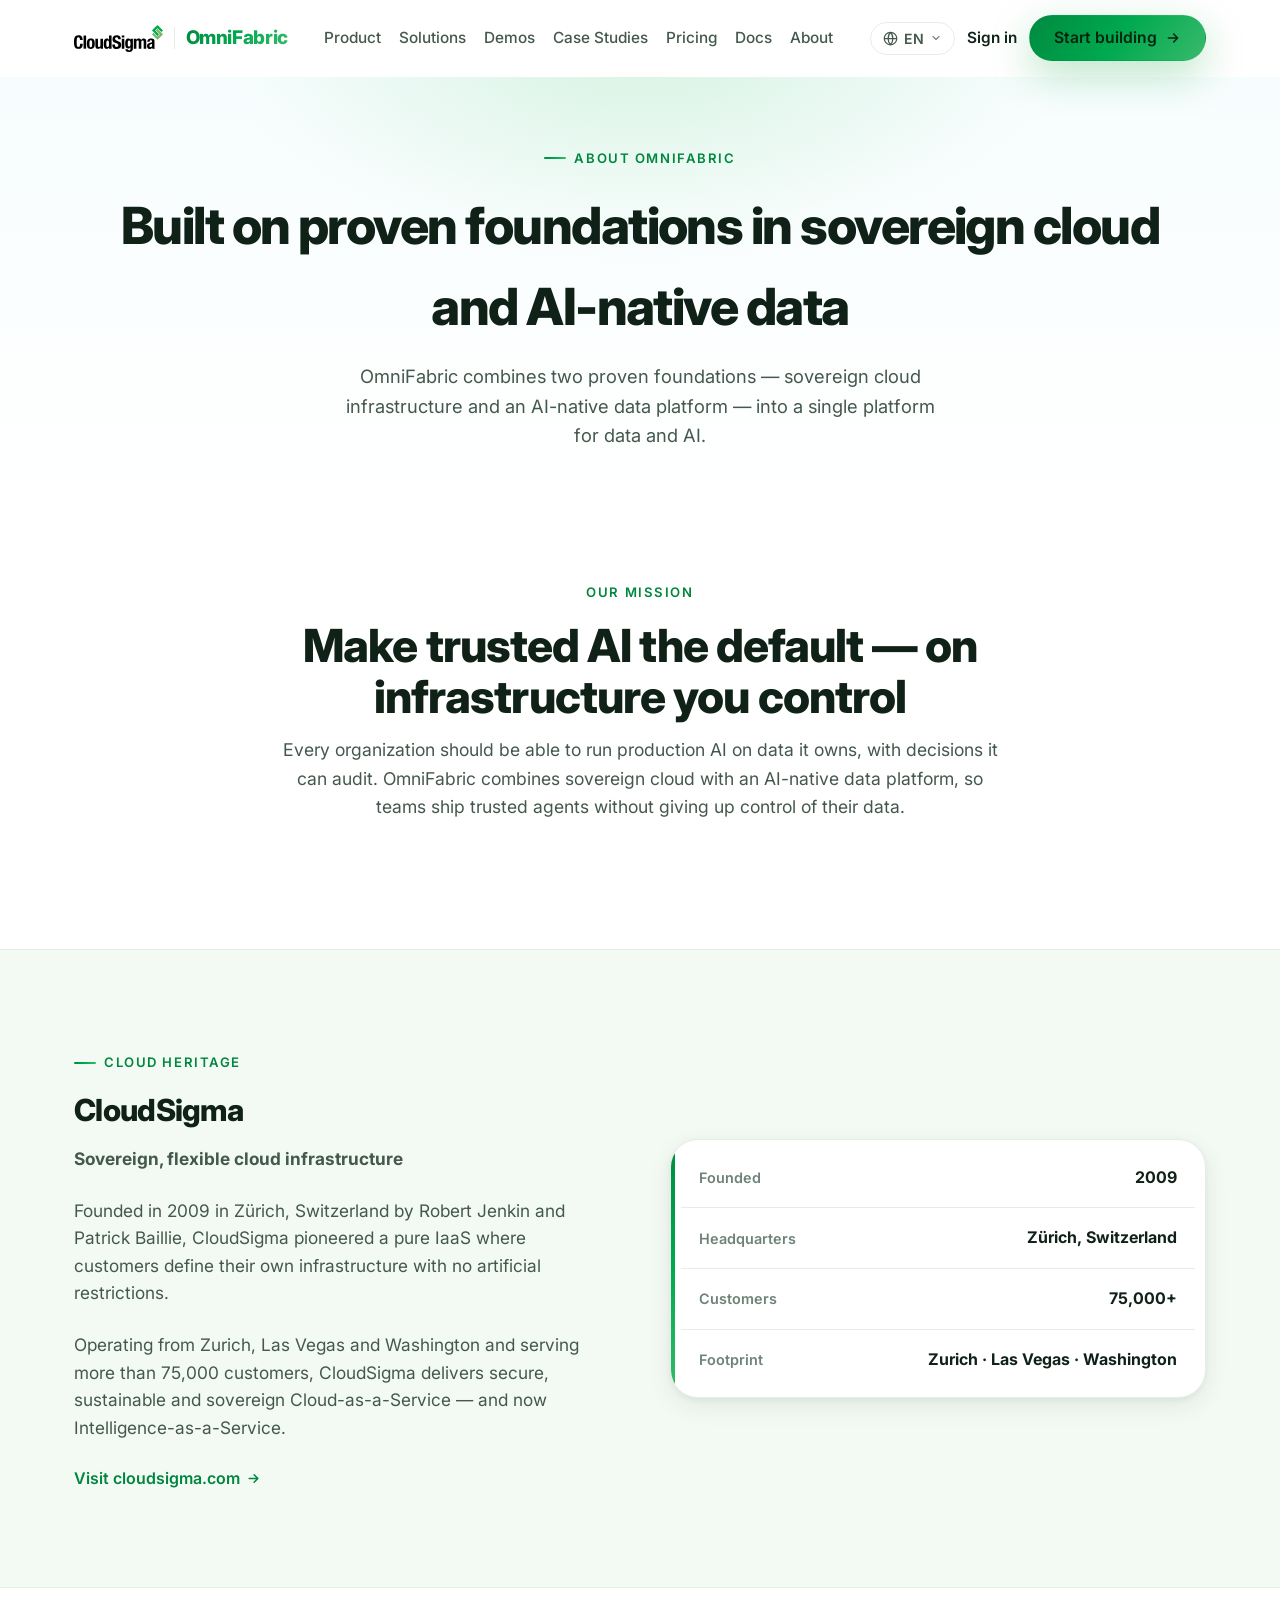
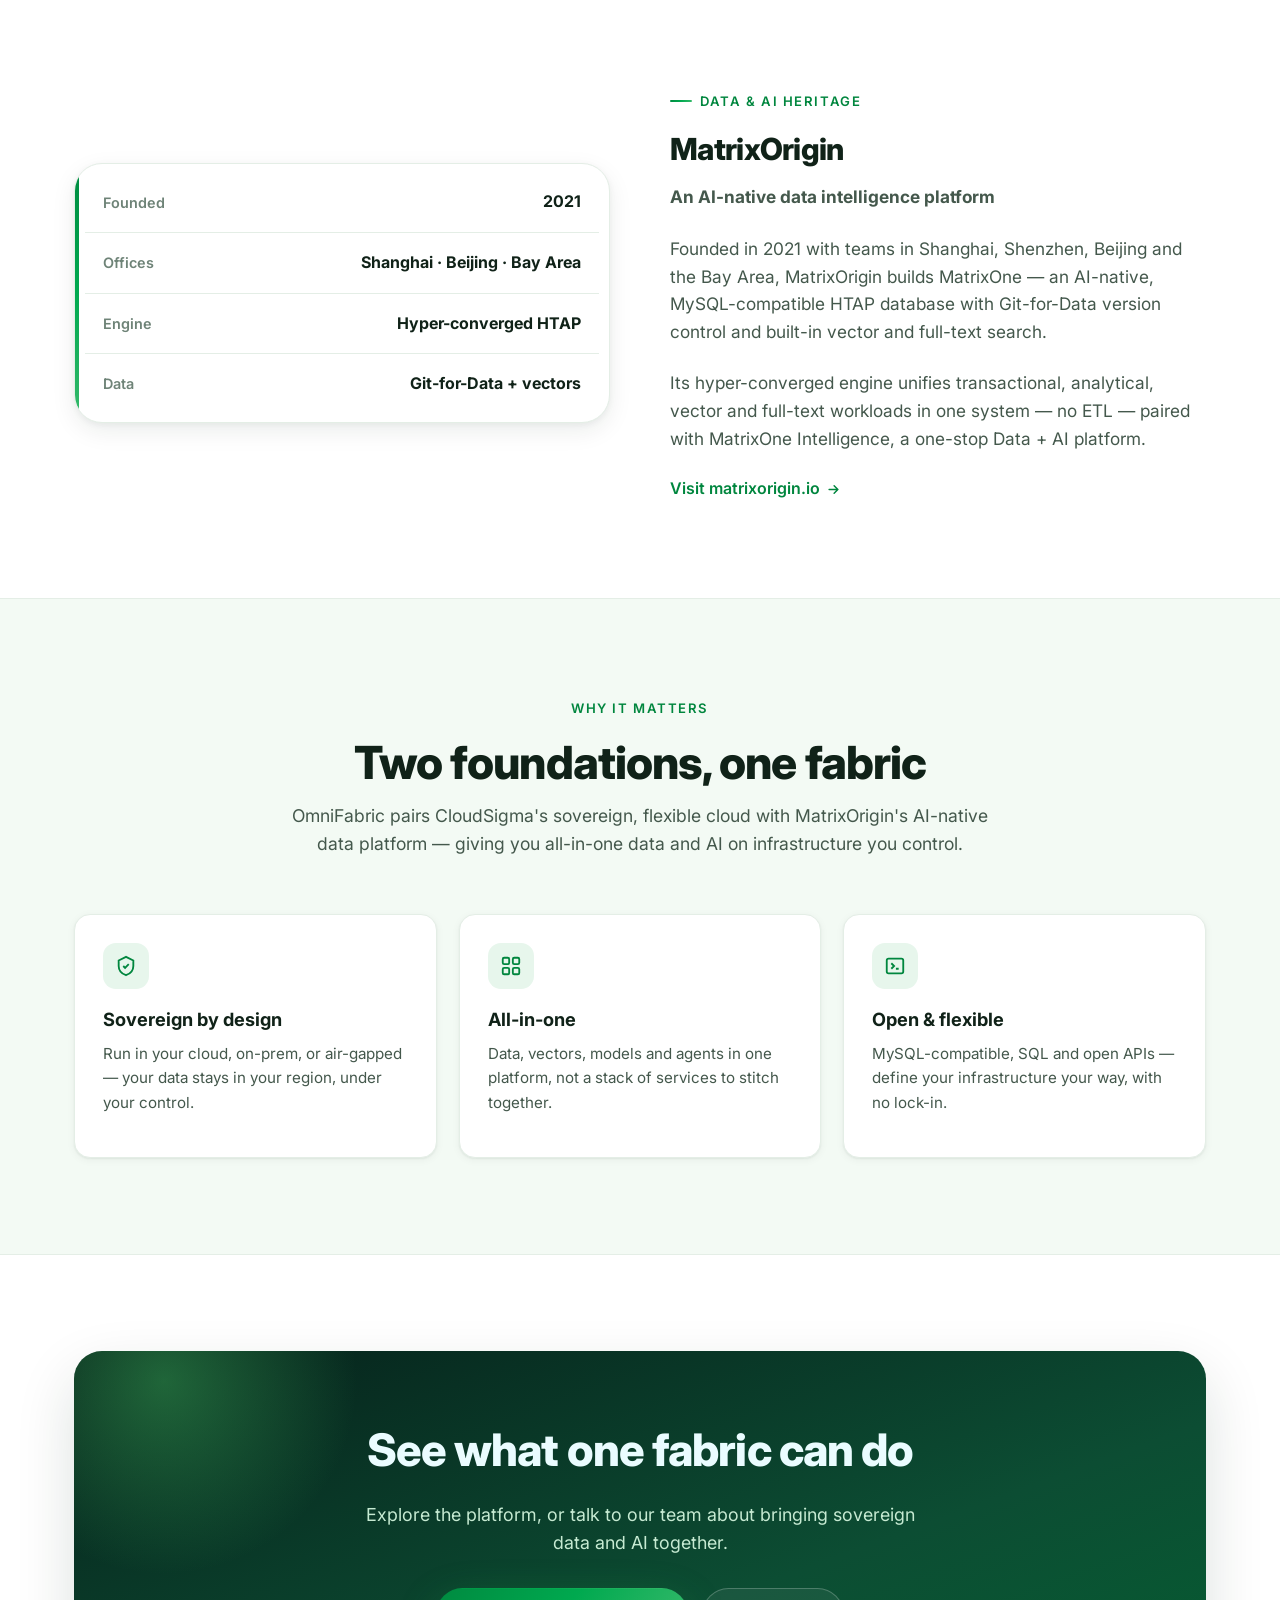
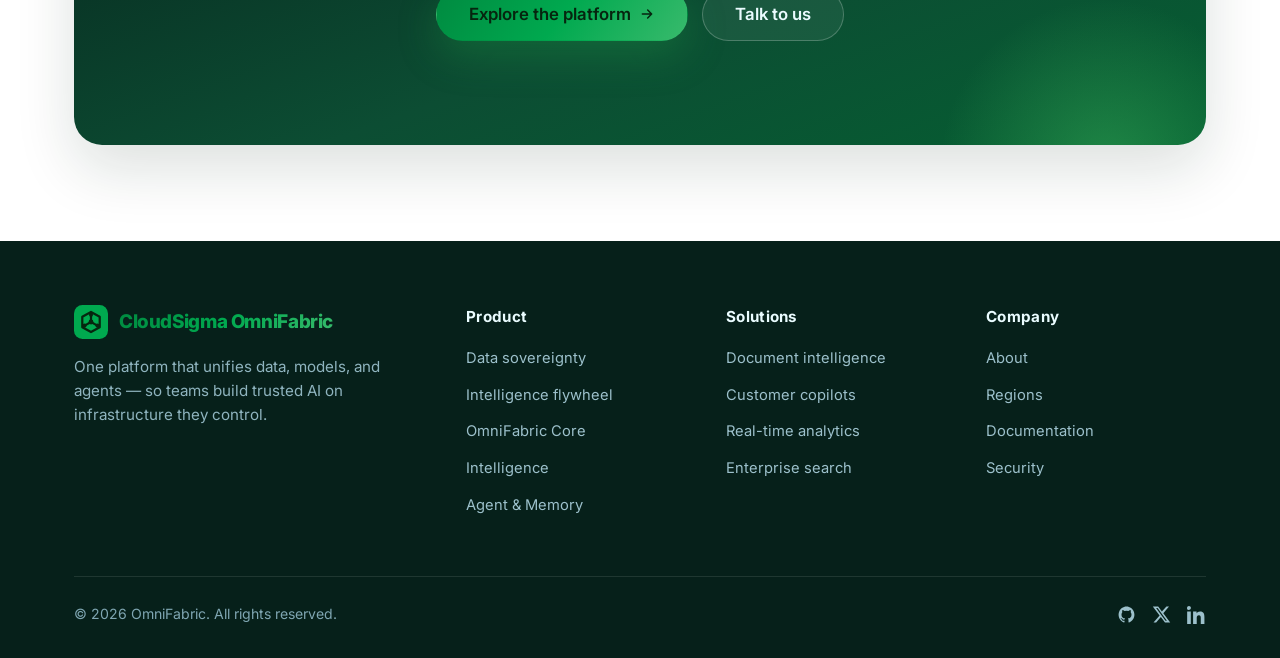
==== commit 52e10128: "Build out site: pricing, demos, product/solutions pages, 6-language i18n & sovereignty Aligns the re" ====
--- a/about.html
+++ b/about.html
@@ -49,8 +49,8 @@
               <li><button data-set-lang="id">Bahasa Indonesia</button></li>
             </ul>
           </div>
-          <a href="#" class="signin" data-auth-action="login" data-i18n="nav.signin">Sign in</a>
-          <a href="#" class="btn btn-primary" data-auth-action="register"><span data-i18n="nav.cta">Start building</span>
+          <a href="auth.html" class="signin" data-i18n="nav.signin">Sign in</a>
+          <a href="#" class="btn btn-primary"><span data-i18n="nav.cta">Start building</span>
             <svg viewBox="0 0 24 24" fill="none" stroke="currentColor" stroke-width="2.2" stroke-linecap="round" stroke-linejoin="round"><path d="M5 12h14M13 6l6 6-6 6"/></svg>
           </a>
           <button class="nav-toggle" id="navToggle" aria-label="Toggle menu">
@@ -233,7 +233,6 @@
   </footer>
 
   <script src="assets/js/i18n.js?v=10"></script>
-  <script src="assets/js/auth.js"></script>
   <script src="assets/js/main.js?v=10"></script>
 </body>
 </html>
--- a/assets/css/styles.css
+++ b/assets/css/styles.css
@@ -6,21 +6,21 @@
 
 :root {
   /* Brand — CloudSigma-style green family */
-  --teal-50:  #edfcef;
-  --teal-100: #d3f7d8;
-  --teal-200: #a7ecb1;
-  --teal-300: #74dc86;
-  --teal-400: #45c563;
-  --teal-500: #21a948;   /* primary accent */
-  --teal-600: #178a3c;
-  --teal-700: #166f33;
-  --teal-800: #15592c;
-  --teal-900: #144a27;
+  --teal-50:  #e7f6ec;
+  --teal-100: #c6ead2;
+  --teal-200: #93d8ac;
+  --teal-300: #4fbe7f;
+  --teal-400: #12a957;
+  --teal-500: #00a94f;   /* primary accent */
+  --teal-600: #00863e;
+  --teal-700: #006c31;
+  --teal-800: #0a5527;
+  --teal-900: #0b4523;
 
   /* Deep teal-navy for dark sections */
-  --deep-900: #07251a;
-  --deep-800: #0a3a28;
-  --deep-700: #0e5237;
+  --deep-900: #06201a;
+  --deep-800: #093524;
+  --deep-700: #0c4d33;
 
   /* Neutrals (subtly green-tinted to match the brand) */
   --ink:      #102218;
@@ -32,8 +32,8 @@
   --surface-3:#e9f5ec;
 
   /* Effects */
-  --grad-teal: linear-gradient(120deg, #21a948 0%, #45c563 50%, #74dc86 100%);
-  --grad-deep: linear-gradient(160deg, #07251a 0%, #0e5237 60%, #166f33 130%);
+  --grad-teal: linear-gradient(125deg, #008a40 0%, #00a94f 50%, #38ba6c 100%);
+  --grad-deep: linear-gradient(160deg, #06201a 0%, #0c4d33 60%, #006c31 130%);
   --shadow-sm: 0 1px 2px rgba(16,42,28,.06), 0 2px 8px rgba(16,42,28,.05);
   --shadow-md: 0 8px 24px rgba(16,42,28,.08), 0 2px 6px rgba(16,42,28,.05);
   --shadow-lg: 0 24px 60px rgba(16,42,28,.14);
@@ -131,15 +131,19 @@
   transition: border-color .3s ease, box-shadow .3s ease, background .3s ease;
 }
 .header.scrolled { border-color: var(--line); box-shadow: var(--shadow-sm); }
-.nav { display: flex; align-items: center; justify-content: space-between; height: 72px; }
-.brand { display: flex; align-items: center; gap: 11px; font-weight: 800; font-size: 1.18rem; letter-spacing: -.02em; }
+/* give the header more room than the body content so the 8 links + actions breathe */
+.header .container { max-width: 1320px; }
+.nav { display: flex; align-items: center; justify-content: space-between; gap: 40px; flex-wrap: nowrap; height: 76px; }
+.brand { display: flex; align-items: center; gap: 11px; flex: none; white-space: nowrap; font-weight: 800; font-size: 1.18rem; letter-spacing: -.02em; }
 .brand .logo-mark { width: 34px; height: 34px; }
 .brand .wordmark { background: var(--grad-teal); -webkit-background-clip: text; background-clip: text; color: transparent; }
-.nav-links { display: flex; align-items: center; gap: 26px; }
-.nav-links a { font-size: .96rem; font-weight: 500; color: var(--slate); transition: color .2s ease; }
+.brand .cs-logo { height: 27px; width: auto; display: block; flex: none; }
+.brand .brand-div { width: 1px; height: 22px; background: var(--line); flex: none; }
+.nav-links { display: flex; align-items: center; flex-wrap: nowrap; gap: 32px; }
+.nav-links a { font-size: .96rem; font-weight: 500; white-space: nowrap; color: var(--slate); transition: color .2s ease; }
 .nav-links a:hover { color: var(--teal-600); }
-.nav-actions { display: flex; align-items: center; gap: 14px; }
-.nav-actions .signin { font-weight: 600; font-size: .96rem; color: var(--ink); }
+.nav-actions { display: flex; align-items: center; flex: none; gap: 18px; }
+.nav-actions .signin { font-weight: 600; font-size: .96rem; white-space: nowrap; color: var(--ink); }
 .nav-actions .signin:hover { color: var(--teal-600); }
 /* language dropdown */
 .lang-select { position: relative; }
@@ -174,6 +178,13 @@
 .lang-menu button[aria-current="true"]::after { content: "✓"; color: var(--teal-500); }
 .nav-toggle { display: none; background: none; border: none; cursor: pointer; padding: 8px; color: var(--ink); }
 .nav-toggle svg { width: 26px; height: 26px; }
+/* mid widths: keep all 8 links on one line (tighter gaps, align header to body) */
+@media (max-width: 1320px) {
+  .header .container { max-width: 1180px; }
+  .nav { gap: 20px; }
+  .nav-links { gap: 18px; }
+  .nav-actions { gap: 12px; }
+}
 
 /* ---------- Hero ---------- */
 .hero {
@@ -208,9 +219,9 @@
   width: 30px; height: 30px; border-radius: 50%; margin-left: -8px;
   border: 2px solid #fff; background: var(--grad-teal);
 }
-.hero-trust .dots span:nth-child(2){ background: linear-gradient(135deg,#178a3c,#45c563);}
-.hero-trust .dots span:nth-child(3){ background: linear-gradient(135deg,#15592c,#21a948);}
-.hero-trust .dots span:nth-child(4){ background: linear-gradient(135deg,#74dc86,#21a948);}
+.hero-trust .dots span:nth-child(2){ background: linear-gradient(135deg,#00863e,#12a957);}
+.hero-trust .dots span:nth-child(3){ background: linear-gradient(135deg,#0a5527,#00a94f);}
+.hero-trust .dots span:nth-child(4){ background: linear-gradient(135deg,#4fbe7f,#00a94f);}
 
 /* Hero visual — flywheel card */
 .hero-visual { position: relative; }
@@ -246,7 +257,7 @@
   border-radius: 14px; box-shadow: var(--shadow-md); padding: 12px 15px;
   font-size: .82rem; display: flex; align-items: center; gap: 10px;
 }
-.float-card .dot { width: 9px; height: 9px; border-radius: 50%; background: #19c37d; box-shadow: 0 0 0 4px rgba(25,195,125,.16); }
+.float-card .dot { width: 9px; height: 9px; border-radius: 50%; background: #00a94f; box-shadow: 0 0 0 4px rgba(25,195,125,.16); }
 .float-card.fc1 { top: 6%; right: -6%; animation: floaty 5s ease-in-out infinite; }
 .float-card.fc2 { bottom: 2%; left: -2%; animation: floaty 6s ease-in-out infinite .6s; }
 @keyframes floaty { 0%,100%{ transform: translateY(0);} 50%{ transform: translateY(-12px);} }
@@ -317,8 +328,8 @@
 .panel .panel-bar { display: flex; gap: 7px; margin-bottom: 18px; position: relative; z-index: 1; }
 .panel .panel-bar i { width: 11px; height: 11px; border-radius: 50%; background: rgba(255,255,255,.25); }
 .code { position: relative; z-index: 1; font-family: ui-monospace, "SF Mono", Menlo, Consolas, monospace; font-size: .84rem; line-height: 1.85; }
-.code .k { color: #74dc86; }
-.code .s { color: #9ff0c4; }
+.code .k { color: #4fbe7f; }
+.code .s { color: #6fe0a0; }
 .code .c { color: #6fa3b0; }
 .code .p { color: #cfe9f0; }
 .code .m { color: #ffd479; }
@@ -333,7 +344,7 @@
 .flow { position: relative; z-index: 1; display: grid; gap: 12px; }
 .flow .frow { display: flex; align-items: center; gap: 12px; background: rgba(255,255,255,.06);
   border: 1px solid rgba(255,255,255,.12); border-radius: 12px; padding: 12px 14px; }
-.flow .frow .fi { width: 34px; height: 34px; flex: none; border-radius: 9px; background: rgba(69,197,99,.18); color: #74dc86; display: grid; place-content: center; }
+.flow .frow .fi { width: 34px; height: 34px; flex: none; border-radius: 9px; background: rgba(69,197,99,.18); color: #4fbe7f; display: grid; place-content: center; }
 .flow .frow .fi svg { width: 18px; height: 18px; }
 .flow .frow b { color: #eafcff; font-size: .95rem; display: block; }
 .flow .frow small { color: var(--teal-200); font-size: .8rem; }
@@ -405,12 +416,12 @@
 .footer h5 { color: #eafcff; font-size: .95rem; margin-bottom: 16px; letter-spacing: .02em; }
 .footer ul li { margin-bottom: 11px; }
 .footer ul a { font-size: .92rem; color: #9cc0cb; transition: color .2s ease; }
-.footer ul a:hover { color: #74dc86; }
+.footer ul a:hover { color: #4fbe7f; }
 .footer-bottom { display: flex; justify-content: space-between; align-items: center; flex-wrap: wrap; gap: 14px;
   margin-top: 48px; padding-top: 26px; border-top: 1px solid rgba(255,255,255,.1); font-size: .88rem; color: #7fa6b2; }
 .footer-bottom .social { display: flex; gap: 16px; }
 .footer-bottom .social a { color: #9cc0cb; }
-.footer-bottom .social a:hover { color: #74dc86; }
+.footer-bottom .social a:hover { color: #4fbe7f; }
 .footer-bottom .social svg { width: 19px; height: 19px; }
 
 /* ---------- Testimonials ---------- */
@@ -442,7 +453,7 @@
 .price.featured .price-desc { color: var(--teal-100); }
 .price.featured .price-amt small { color: var(--teal-200); }
 .price.featured .price-list li { color: #d6f4fa; }
-.price.featured .price-list .ck { background: rgba(69,197,99,.18); color: #74dc86; }
+.price.featured .price-list .ck { background: rgba(69,197,99,.18); color: #4fbe7f; }
 .price .badge {
   position: absolute; top: 18px; right: 18px; background: var(--grad-teal); color: #06250f;
   font-size: .72rem; font-weight: 800; letter-spacing: .06em; text-transform: uppercase;
@@ -734,10 +745,13 @@
   .outcomes-grid { grid-template-columns: repeat(2,1fr); }
   .pillars-grid, .sol-grid, .steps { grid-template-columns: 1fr; }
   .footer-grid { grid-template-columns: 1fr 1fr; gap: 32px; }
+}
+/* collapse nav to a hamburger below 1180px — the 8 links need room to stay loose */
+@media (max-width: 1180px) {
   .nav-links, .nav-actions .signin { display: none; }
   .nav-toggle { display: inline-flex; }
   .nav.open .nav-links {
-    display: flex; position: absolute; top: 72px; left: 0; right: 0; flex-direction: column;
+    display: flex; position: absolute; top: 76px; left: 0; right: 0; flex-direction: column;
     gap: 0; background: #fff; border-bottom: 1px solid var(--line); box-shadow: var(--shadow-md); padding: 8px 0;
   }
   .nav.open .nav-links a { padding: 14px 24px; width: 100%; }
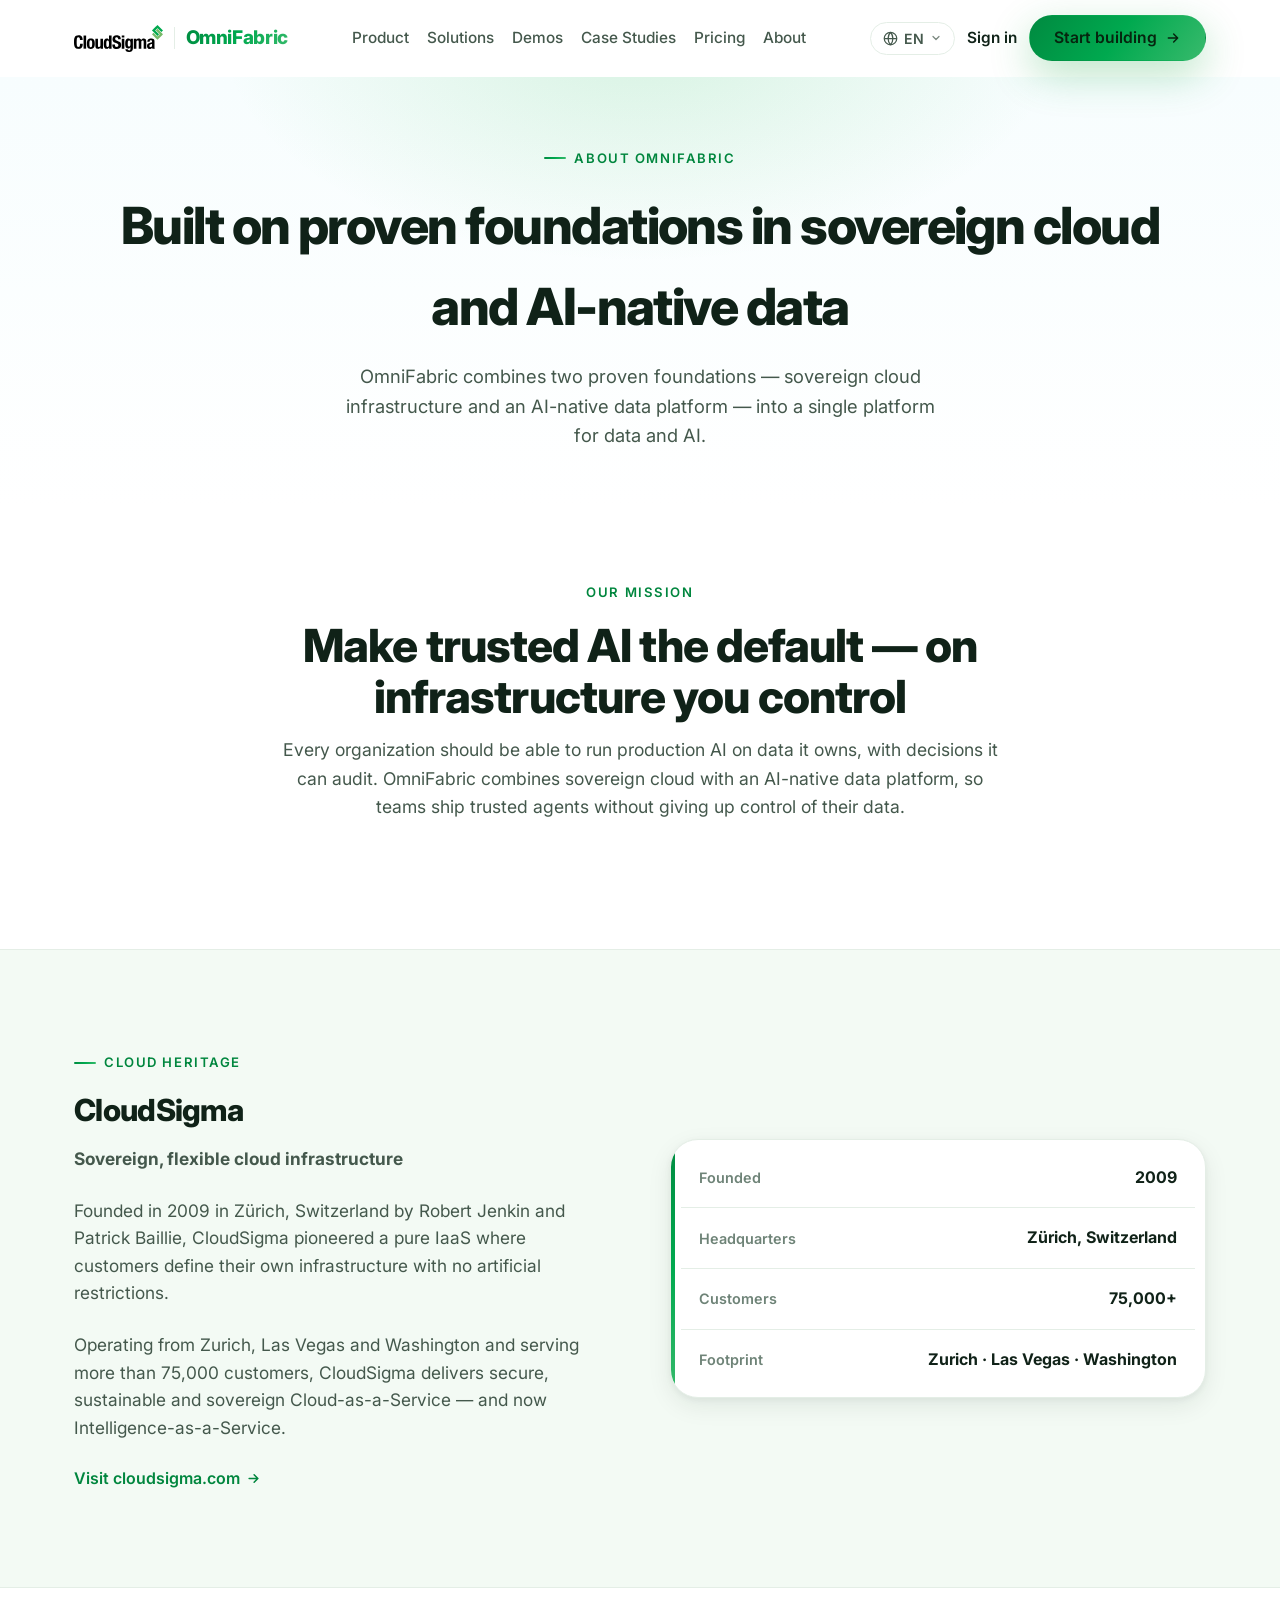
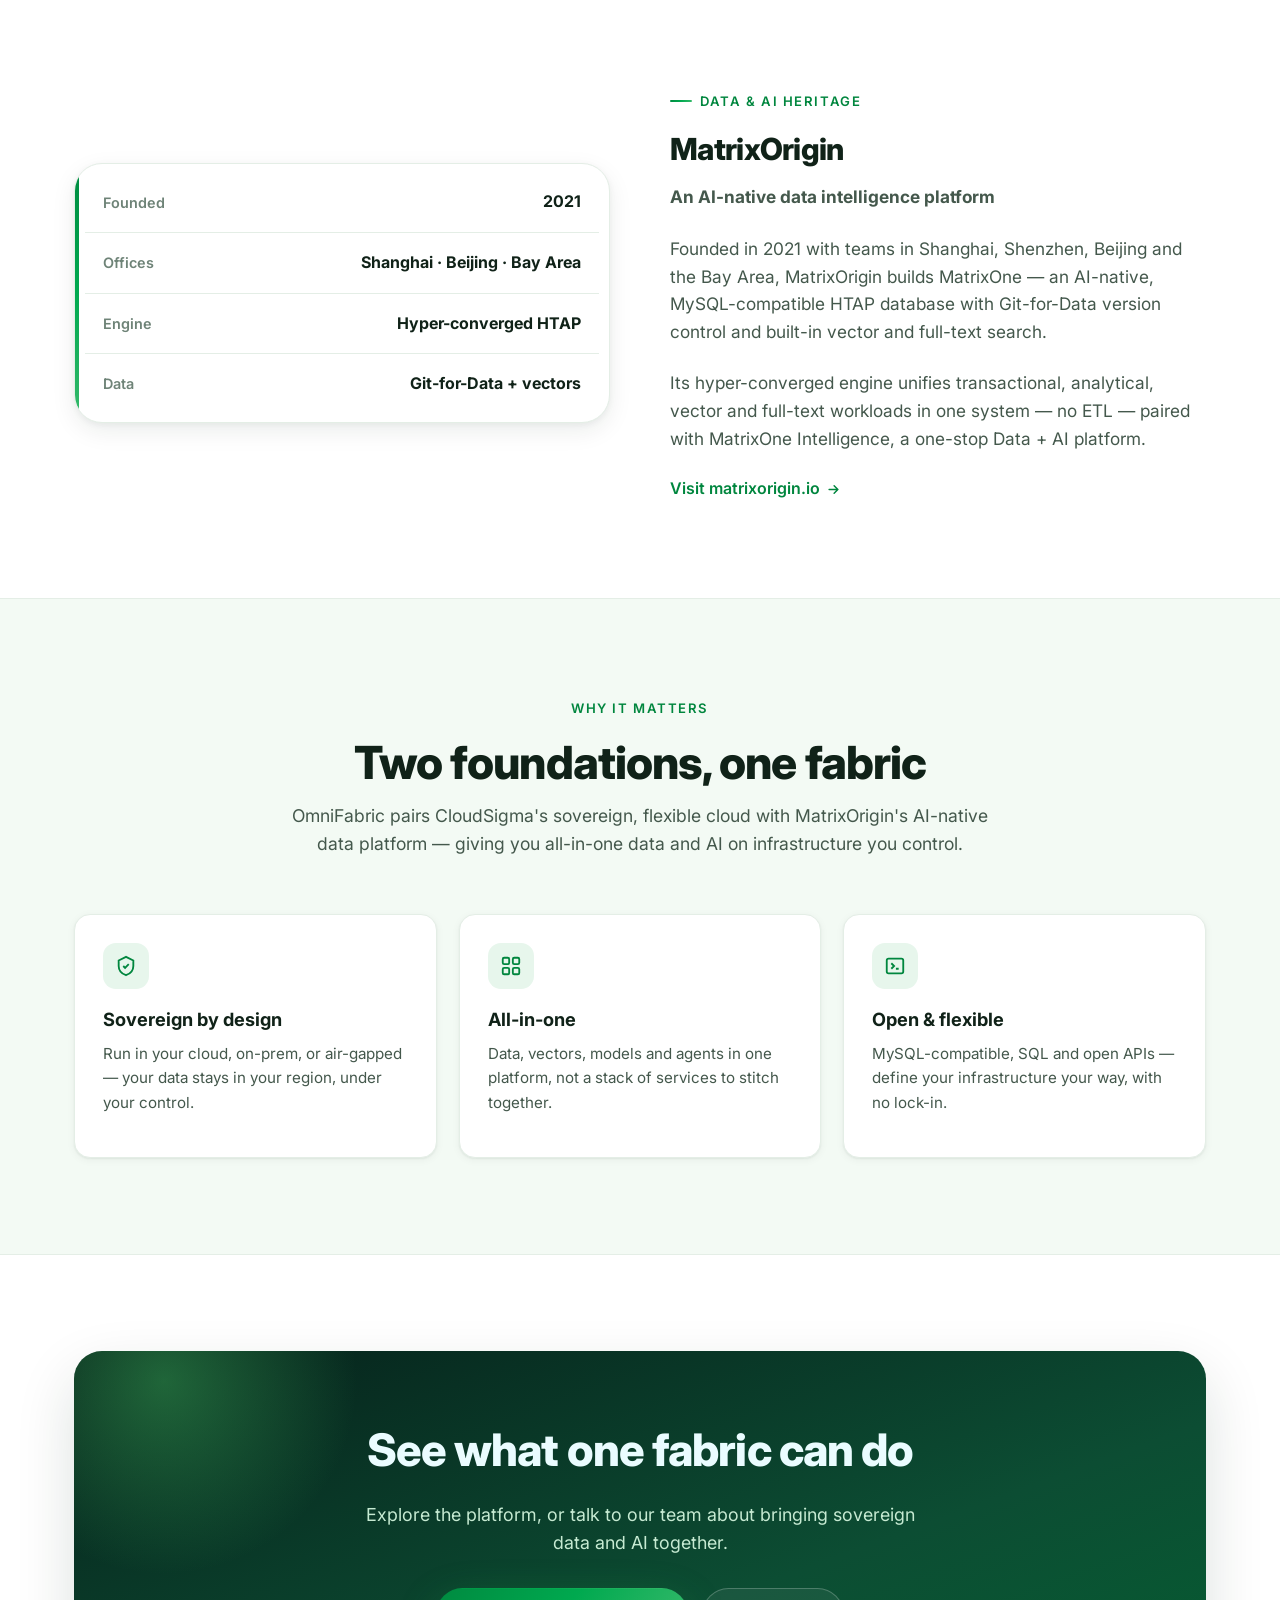
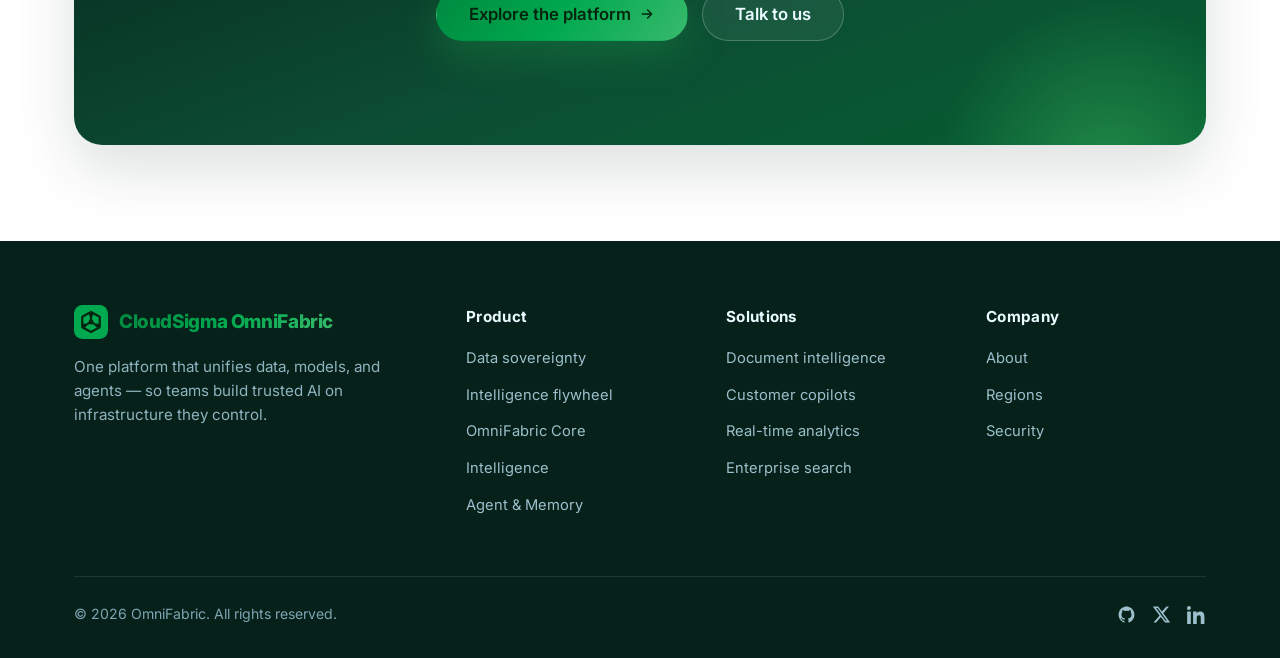
==== commit 33b3b9c6: "Hide Docs; bridge auth CTAs to static sign-in until SSO broker is deployed - Remove the Docs entry p" ====
--- a/about.html
+++ b/about.html
@@ -8,7 +8,7 @@
   <link rel="preconnect" href="https://fonts.googleapis.com" />
   <link rel="preconnect" href="https://fonts.gstatic.com" crossorigin />
   <link href="https://fonts.googleapis.com/css2?family=Inter:wght@400;500;600;700;800&display=swap" rel="stylesheet" />
-  <link rel="stylesheet" href="assets/css/styles.css?v=10" />
+  <link rel="stylesheet" href="assets/css/styles.css?v=13" />
   <link rel="icon" href="data:image/svg+xml,%3Csvg xmlns='http://www.w3.org/2000/svg' viewBox='0 0 32 32'%3E%3Cdefs%3E%3ClinearGradient id='g' x1='0' y1='0' x2='1' y2='1'%3E%3Cstop offset='0' stop-color='%2300a94f'/%3E%3Cstop offset='1' stop-color='%232fb265'/%3E%3C/linearGradient%3E%3C/defs%3E%3Crect width='32' height='32' rx='8' fill='url(%23g)'/%3E%3Cpath d='M16 6.5L24.2 11L24.2 21L16 25.5L7.8 21L7.8 11Z' fill='none' stroke='%2306250f' stroke-width='2.1' stroke-linejoin='round'/%3E%3Cpath d='M16 16L16 9.2M16 16L10 19.4M16 16L22 19.4' fill='none' stroke='%2306250f' stroke-width='2.1' stroke-linecap='round'/%3E%3Ccircle cx='16' cy='16' r='2.3' fill='%2306250f'/%3E%3Ccircle cx='16' cy='9.2' r='1.9' fill='%2306250f'/%3E%3Ccircle cx='10' cy='19.4' r='1.9' fill='%2306250f'/%3E%3Ccircle cx='22' cy='19.4' r='1.9' fill='%2306250f'/%3E%3C/svg%3E" />
 </head>
 <body>
@@ -18,7 +18,7 @@
     <div class="container">
       <nav class="nav" id="nav">
         <a class="brand" href="index.html" aria-label="CloudSigma OmniFabric home">
-          <img class="cs-logo" src="assets/img/cloudsigma-logo.svg?v=10" alt="CloudSigma" width="90" height="27" />
+          <img class="cs-logo" src="assets/img/cloudsigma-logo.svg?v=13" alt="CloudSigma" width="90" height="27" />
           <span class="brand-div" aria-hidden="true"></span>
           <span class="wordmark">OmniFabric</span>
         </a>
@@ -29,7 +29,6 @@
           <li><a href="demo.html" data-i18n="nav.demo">Demos</a></li>
           <li><a href="customers.html" data-i18n="nav.customers">Case Studies</a></li>
           <li><a href="pricing.html" data-i18n="nav.pricing">Pricing</a></li>
-          <li><a href="docs.html" data-i18n="nav.docs">Docs</a></li>
           <li><a href="about.html" data-i18n="nav.about">About</a></li>
         </ul>
 
@@ -49,8 +48,8 @@
               <li><button data-set-lang="id">Bahasa Indonesia</button></li>
             </ul>
           </div>
-          <a href="auth.html" class="signin" data-i18n="nav.signin">Sign in</a>
-          <a href="#" class="btn btn-primary"><span data-i18n="nav.cta">Start building</span>
+          <a href="#" class="signin" data-auth-action="login" data-i18n="nav.signin">Sign in</a>
+          <a href="#" class="btn btn-primary" data-auth-action="register"><span data-i18n="nav.cta">Start building</span>
             <svg viewBox="0 0 24 24" fill="none" stroke="currentColor" stroke-width="2.2" stroke-linecap="round" stroke-linejoin="round"><path d="M5 12h14M13 6l6 6-6 6"/></svg>
           </a>
           <button class="nav-toggle" id="navToggle" aria-label="Toggle menu">
@@ -216,7 +215,6 @@
           <ul>
             <li><a href="about.html" data-i18n="footer.cf1">About</a></li>
             <li><a href="product.html#regions" data-i18n="nav.regions">Regions</a></li>
-            <li><a href="docs.html" data-i18n="footer.cf2">Documentation</a></li>
             <li><a href="#" data-i18n="footer.cf3">Security</a></li>
           </ul>
         </div>
@@ -232,7 +230,12 @@
     </div>
   </footer>
 
-  <script src="assets/js/i18n.js?v=10"></script>
-  <script src="assets/js/main.js?v=10"></script>
+  <script>/* TEMP bridge: route auth CTAs to the static sign-in page until the
+     CloudSigma SSO broker is deployed. Remove (or repoint to /auth/cloudsigma/*)
+     once the broker service is live. */
+  window.OMNIFABRIC_AUTH_CONFIG = { loginUrl: "auth.html", registerUrl: "auth.html" };</script>
+  <script src="assets/js/i18n.js?v=13"></script>
+  <script src="assets/js/auth.js"></script>
+  <script src="assets/js/main.js?v=13"></script>
 </body>
 </html>
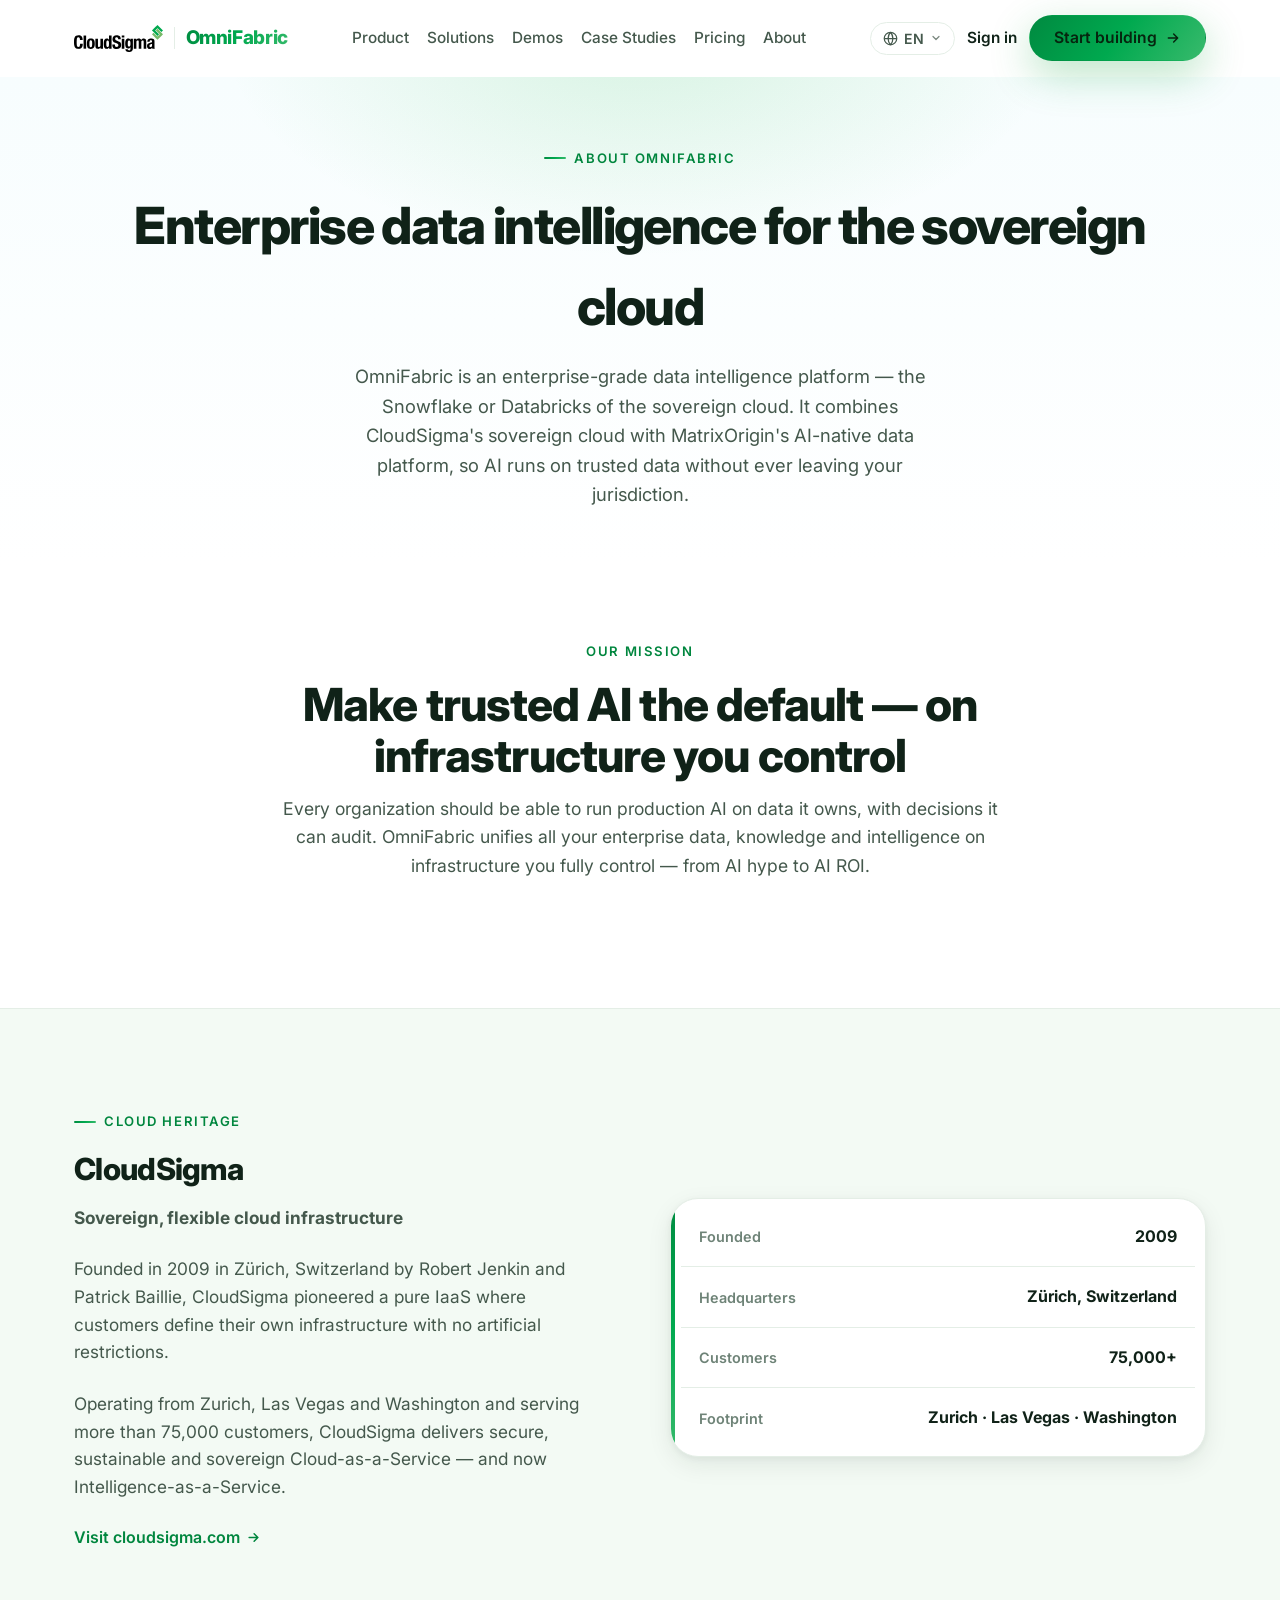
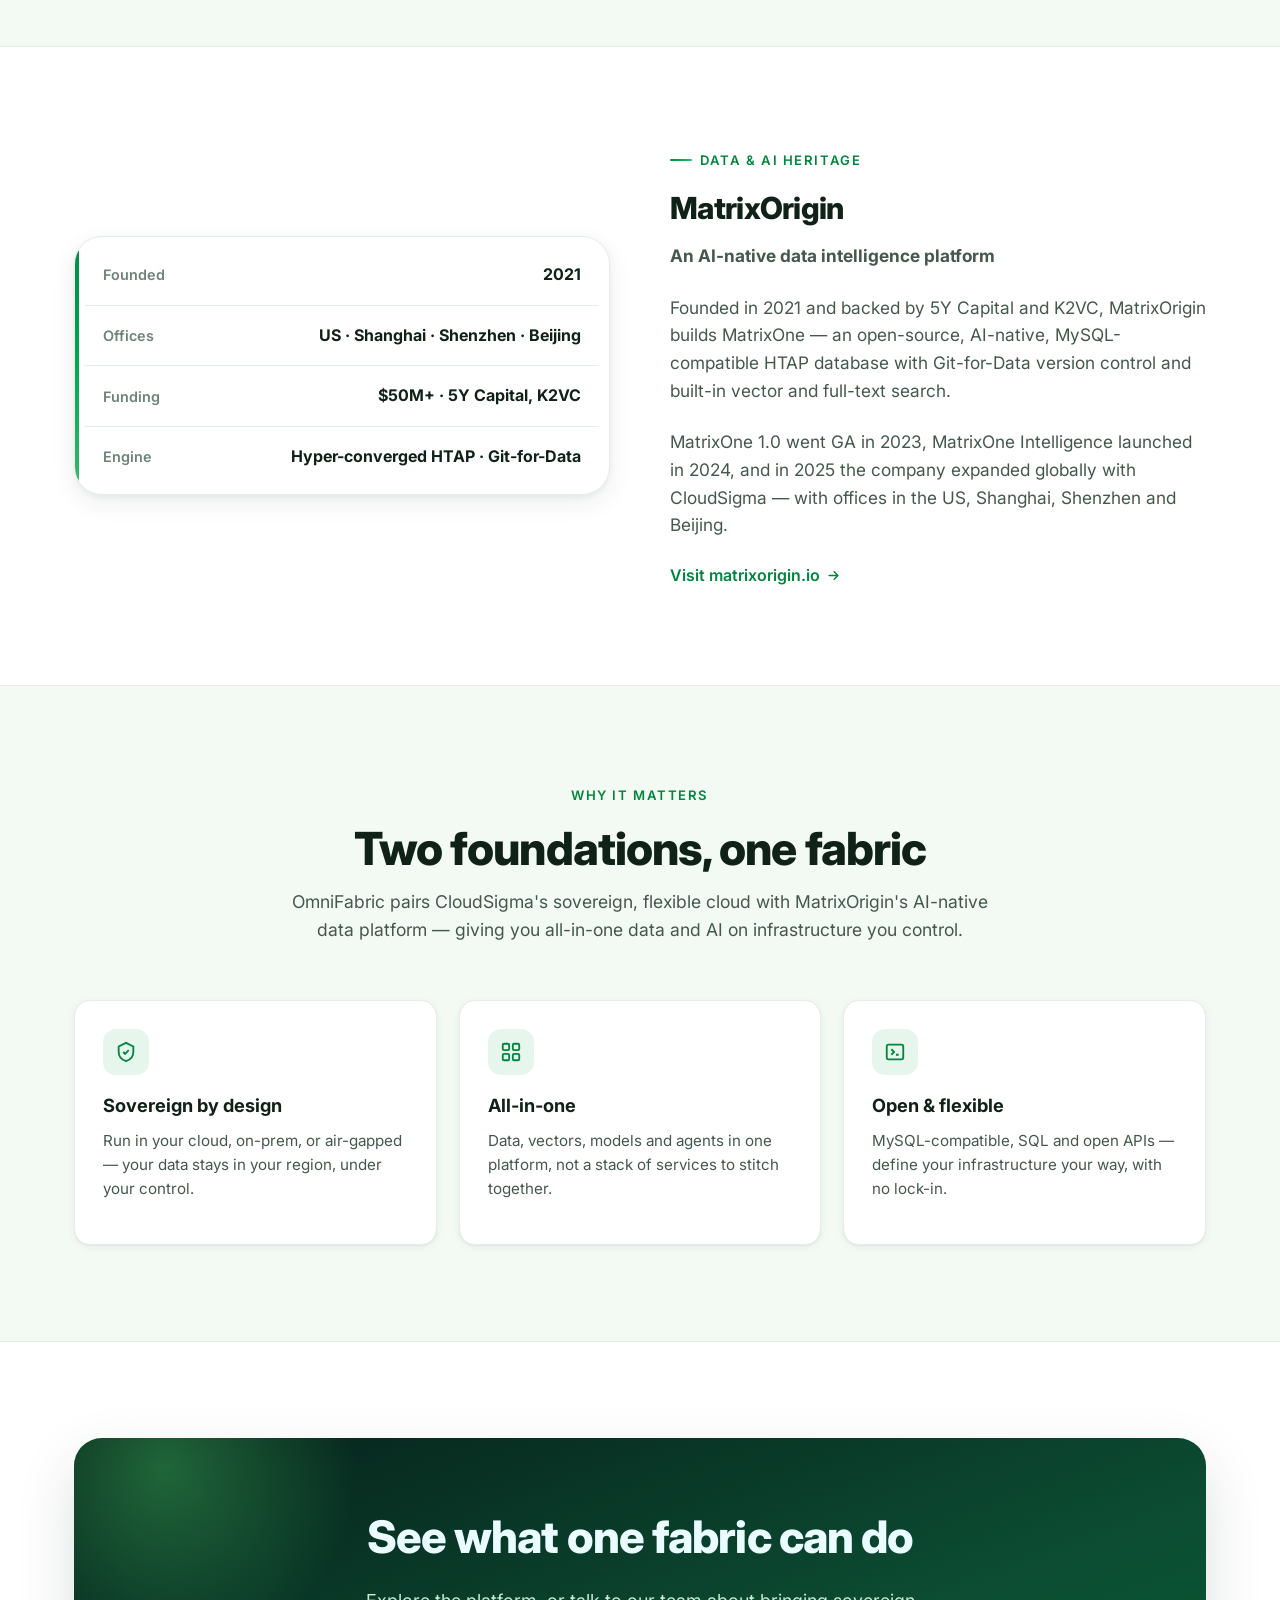
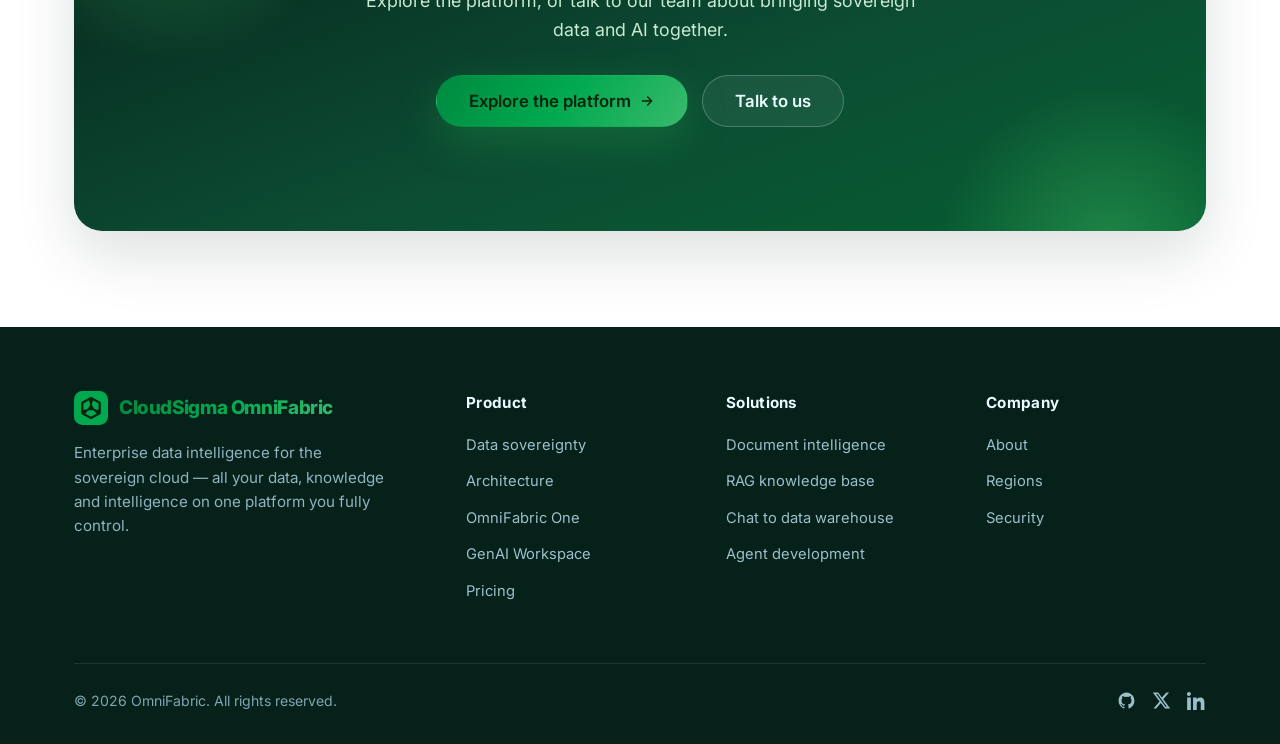
==== commit c8425bbf: "Align site with CS roundtable deck and updated matrixorigin.io positioning - Home: sovereign-cloud h" ====
--- a/about.html
+++ b/about.html
@@ -8,7 +8,7 @@
   <link rel="preconnect" href="https://fonts.googleapis.com" />
   <link rel="preconnect" href="https://fonts.gstatic.com" crossorigin />
   <link href="https://fonts.googleapis.com/css2?family=Inter:wght@400;500;600;700;800&display=swap" rel="stylesheet" />
-  <link rel="stylesheet" href="assets/css/styles.css?v=13" />
+  <link rel="stylesheet" href="assets/css/styles.css?v=15" />
   <link rel="icon" href="data:image/svg+xml,%3Csvg xmlns='http://www.w3.org/2000/svg' viewBox='0 0 32 32'%3E%3Cdefs%3E%3ClinearGradient id='g' x1='0' y1='0' x2='1' y2='1'%3E%3Cstop offset='0' stop-color='%2300a94f'/%3E%3Cstop offset='1' stop-color='%232fb265'/%3E%3C/linearGradient%3E%3C/defs%3E%3Crect width='32' height='32' rx='8' fill='url(%23g)'/%3E%3Cpath d='M16 6.5L24.2 11L24.2 21L16 25.5L7.8 21L7.8 11Z' fill='none' stroke='%2306250f' stroke-width='2.1' stroke-linejoin='round'/%3E%3Cpath d='M16 16L16 9.2M16 16L10 19.4M16 16L22 19.4' fill='none' stroke='%2306250f' stroke-width='2.1' stroke-linecap='round'/%3E%3Ccircle cx='16' cy='16' r='2.3' fill='%2306250f'/%3E%3Ccircle cx='16' cy='9.2' r='1.9' fill='%2306250f'/%3E%3Ccircle cx='10' cy='19.4' r='1.9' fill='%2306250f'/%3E%3Ccircle cx='22' cy='19.4' r='1.9' fill='%2306250f'/%3E%3C/svg%3E" />
 </head>
 <body>
@@ -18,7 +18,7 @@
     <div class="container">
       <nav class="nav" id="nav">
         <a class="brand" href="index.html" aria-label="CloudSigma OmniFabric home">
-          <img class="cs-logo" src="assets/img/cloudsigma-logo.svg?v=13" alt="CloudSigma" width="90" height="27" />
+          <img class="cs-logo" src="assets/img/cloudsigma-logo.svg?v=15" alt="CloudSigma" width="90" height="27" />
           <span class="brand-div" aria-hidden="true"></span>
           <span class="wordmark">OmniFabric</span>
         </a>
@@ -122,9 +122,9 @@
           <div class="fb-media">
             <div class="facts-card">
               <div class="fact-row"><span class="k" data-i18n="ab.mo.f1l">Founded</span><span class="v" data-i18n="ab.mo.f1v">2021</span></div>
-              <div class="fact-row"><span class="k" data-i18n="ab.mo.f2l">Offices</span><span class="v" data-i18n="ab.mo.f2v">Shanghai · Beijing · Bay Area</span></div>
-              <div class="fact-row"><span class="k" data-i18n="ab.mo.f3l">Engine</span><span class="v" data-i18n="ab.mo.f3v">Hyper-converged HTAP</span></div>
-              <div class="fact-row"><span class="k" data-i18n="ab.mo.f4l">Data</span><span class="v" data-i18n="ab.mo.f4v">Git-for-Data + vectors</span></div>
+              <div class="fact-row"><span class="k" data-i18n="ab.mo.f2l">Offices</span><span class="v" data-i18n="ab.mo.f2v">US · Shanghai · Shenzhen · Beijing</span></div>
+              <div class="fact-row"><span class="k" data-i18n="ab.mo.f3l">Funding</span><span class="v" data-i18n="ab.mo.f3v">$50M+ · 5Y Capital, K2VC</span></div>
+              <div class="fact-row"><span class="k" data-i18n="ab.mo.f4l">Engine</span><span class="v" data-i18n="ab.mo.f4v">Hyper-converged HTAP · Git-for-Data</span></div>
             </div>
           </div>
         </div>
@@ -188,26 +188,25 @@
             </svg>
             <span class="wordmark">CloudSigma OmniFabric</span>
           </a>
-          <p data-i18n="footer.about">The unified intelligence fabric for data and AI. Control your data, trust your
-            agents, and turn AI strategy into real business ROI.</p>
+          <p data-i18n="footer.about">Enterprise data intelligence for the sovereign cloud — all your data, knowledge and intelligence on one platform you fully control.</p>
         </div>
         <div>
           <h5 data-i18n="nav.product">Product</h5>
           <ul>
             <li><a href="product.html#sovereignty" data-i18n="sov.h.eb">Data sovereignty</a></li>
-            <li><a href="product.html#architecture" data-i18n="footer.pf1">Intelligence flywheel</a></li>
-            <li><a href="product.html#capabilities" data-i18n="footer.pf2">OmniFabric Core</a></li>
-            <li><a href="product.html#capabilities" data-i18n="footer.pf3">Intelligence</a></li>
-            <li><a href="product.html#capabilities" data-i18n="footer.pf4">Agent &amp; Memory</a></li>
+            <li><a href="product.html#architecture" data-i18n="footer.pf1">Architecture</a></li>
+            <li><a href="product.html#one" data-i18n="footer.pf2">OmniFabric One</a></li>
+            <li><a href="product.html#workspace" data-i18n="footer.pf3">GenAI Workspace</a></li>
+            <li><a href="pricing.html" data-i18n="nav.pricing">Pricing</a></li>
           </ul>
         </div>
         <div>
           <h5 data-i18n="footer.solutions">Solutions</h5>
           <ul>
-            <li><a href="solutions.html" data-i18n="footer.sf1">Document intelligence</a></li>
-            <li><a href="solutions.html" data-i18n="footer.sf2">Customer copilots</a></li>
-            <li><a href="solutions.html" data-i18n="footer.sf3">Real-time analytics</a></li>
-            <li><a href="solutions.html" data-i18n="footer.sf4">Enterprise search</a></li>
+            <li><a href="solutions.html#scenarios" data-i18n="footer.sf1">Document intelligence</a></li>
+            <li><a href="solutions.html#scenarios" data-i18n="footer.sf2">RAG knowledge base</a></li>
+            <li><a href="solutions.html#scenarios" data-i18n="footer.sf3">Chat to data warehouse</a></li>
+            <li><a href="solutions.html#scenarios" data-i18n="footer.sf4">Agent development</a></li>
           </ul>
         </div>
         <div>
@@ -234,8 +233,8 @@
      CloudSigma SSO broker is deployed. Remove (or repoint to /auth/cloudsigma/*)
      once the broker service is live. */
   window.OMNIFABRIC_AUTH_CONFIG = { loginUrl: "auth.html", registerUrl: "auth.html" };</script>
-  <script src="assets/js/i18n.js?v=13"></script>
+  <script src="assets/js/i18n.js?v=15"></script>
   <script src="assets/js/auth.js"></script>
-  <script src="assets/js/main.js?v=13"></script>
+  <script src="assets/js/main.js?v=15"></script>
 </body>
 </html>
--- a/assets/css/styles.css
+++ b/assets/css/styles.css
@@ -501,6 +501,45 @@
   .price.featured { order: -1; }
 }
 
+/* ---------- Legal pages ---------- */
+.legal-wrap { background: var(--surface); }
+.legal-layout {
+  display: grid; grid-template-columns: minmax(180px,240px) minmax(0,1fr);
+  gap: 48px; align-items: start;
+}
+.legal-toc {
+  position: sticky; top: 100px; padding: 18px;
+  border: 1px solid var(--line); border-radius: var(--radius);
+  background: #fff; box-shadow: var(--shadow-sm);
+}
+.legal-toc b { display: block; font-size: .82rem; letter-spacing: .08em; text-transform: uppercase; color: var(--muted); margin-bottom: 10px; }
+.legal-toc a {
+  display: block; padding: 8px 0; color: var(--slate); font-size: .92rem; font-weight: 600;
+  border-top: 1px solid var(--line);
+}
+.legal-toc a:hover { color: var(--teal-600); }
+.legal-doc {
+  background: #fff; border: 1px solid var(--line); border-radius: var(--radius-lg);
+  padding: 44px; box-shadow: var(--shadow-sm);
+}
+.legal-doc .updated { color: var(--muted); font-weight: 600; margin-bottom: 28px; }
+.legal-doc h2 { font-size: 1.35rem; letter-spacing: -.01em; margin: 34px 0 10px; }
+.legal-doc h2:first-of-type { margin-top: 0; }
+.legal-doc p, .legal-doc li { color: var(--slate); font-size: 1rem; }
+.legal-doc p + p { margin-top: 12px; }
+.legal-doc ul { list-style: disc; padding-left: 22px; margin: 12px 0 0; }
+.legal-doc li + li { margin-top: 8px; }
+.legal-doc a { color: var(--teal-600); font-weight: 650; }
+.legal-note {
+  margin-top: 30px; padding: 18px 20px; border-radius: var(--radius);
+  background: var(--surface-2); border: 1px solid var(--line); color: var(--slate);
+}
+@media (max-width: 860px) {
+  .legal-layout { grid-template-columns: 1fr; gap: 24px; }
+  .legal-toc { position: static; }
+  .legal-doc { padding: 28px; }
+}
+
 /* ---------- Competitive advantage ---------- */
 .adv-grid { display: grid; grid-template-columns: repeat(4,1fr); gap: 22px; margin-bottom: 56px; }
 .adv {
@@ -803,3 +842,72 @@
 .cd-block p { color: var(--slate); font-size: .95rem; }
 .cd-who { margin-top: 22px; padding-top: 16px; border-top: 1px solid var(--line); color: var(--muted); font-weight: 600; font-size: .9rem; }
 @media (max-width: 780px) { .cd-grid { grid-template-columns: 1fr; gap: 16px; } .cd { padding: 26px; } }
+
+/* ---------- v15: deck-aligned sections ---------- */
+.grid-4 { display: grid; grid-template-columns: repeat(4,1fr); gap: 22px; }
+@media (max-width: 1180px) { .grid-4 { grid-template-columns: repeat(2,1fr); } }
+@media (max-width: 560px) { .grid-4 { grid-template-columns: 1fr; } }
+
+/* GenAI divide stats */
+.divide-grid { display: grid; grid-template-columns: repeat(3,1fr); gap: 22px; margin-bottom: 18px; }
+.divide { background: #fff; border: 1px solid var(--line); border-radius: var(--radius-lg); padding: 30px 28px; box-shadow: var(--shadow-sm); }
+.divide .num { font-size: clamp(2.4rem, 4vw, 3.2rem); font-weight: 800; letter-spacing: -.03em; line-height: 1;
+  background: var(--grad-teal); -webkit-background-clip: text; background-clip: text; -webkit-text-fill-color: transparent; color: var(--teal-600); }
+.divide .lbl { color: var(--slate); font-size: .98rem; margin-top: 10px; }
+.divide-src { text-align: center; color: var(--muted); font-size: .8rem; margin-bottom: 56px; }
+.quote-band { background: var(--ink); color: #fff; border-radius: var(--radius-lg); padding: 34px 36px; display: grid; grid-template-columns: 1.1fr .9fr; gap: 32px; align-items: center; margin-bottom: 56px; }
+.quote-band h3 { font-size: 1.5rem; letter-spacing: -.01em; margin-bottom: 10px; color: #fff; }
+.quote-band p { color: rgba(255,255,255,.78); font-size: 1rem; margin: 0; }
+.quote-band ul { list-style: none; margin: 0; padding: 0; display: grid; gap: 10px; }
+.quote-band li { display: flex; align-items: flex-start; gap: 10px; font-size: .95rem; color: rgba(255,255,255,.9); }
+.quote-band li .ck { background: rgba(33,169,72,.25); color: #8ee6a8; }
+@media (max-width: 960px) { .divide-grid { grid-template-columns: 1fr; } .quote-band { grid-template-columns: 1fr; padding: 28px 24px; } }
+
+/* Architecture layers (product) */
+.arch { max-width: 1040px; margin: 0 auto; }
+.arch-cap { text-align: center; font-weight: 700; letter-spacing: .1em; text-transform: uppercase; font-size: .78rem; color: var(--muted); }
+.arch-apps { display: flex; flex-wrap: wrap; justify-content: center; gap: 10px; margin: 12px 0 18px; }
+.arch-apps span { font-size: .86rem; font-weight: 600; color: var(--ink); background: #fff; border: 1px solid var(--line); border-radius: 999px; padding: 7px 14px; }
+.arch-stack { display: grid; grid-template-columns: minmax(0,1fr) 220px; gap: 12px 18px; align-items: stretch; }
+.arch-layer { grid-column: 1; background: #fff; border: 1px solid var(--line); border-radius: 16px; padding: 18px 22px; display: grid; grid-template-columns: 190px 1fr; gap: 18px; align-items: center; box-shadow: var(--shadow-sm); }
+.arch-layer h4 { font-size: 1.02rem; margin: 0; color: var(--teal-700); }
+.arch-layer p { margin: 0; color: var(--slate); font-size: .95rem; }
+.arch-layer.engine { background: var(--ink); border-color: var(--ink); }
+.arch-layer.engine h4 { color: #8ee6a8; }
+.arch-layer.engine p { color: rgba(255,255,255,.82); }
+.arch-prod { grid-column: 2; border: 1.5px dashed var(--teal-400); border-radius: 16px; padding: 16px 18px; display: flex; flex-direction: column; justify-content: center; background: rgba(33,169,72,.05); }
+.arch-prod .k { font-size: .72rem; letter-spacing: .12em; text-transform: uppercase; color: var(--muted); font-weight: 700; margin-bottom: 6px; }
+.arch-prod b { font-size: 1.02rem; color: var(--ink); line-height: 1.3; }
+.arch-prod span { font-size: .84rem; color: var(--slate); margin-top: 6px; }
+.arch-prod.one { grid-row: 4; }
+.arch-in { display: flex; flex-wrap: wrap; justify-content: center; gap: 10px; margin-top: 16px; }
+.arch-in span { font-size: .86rem; font-weight: 600; color: var(--slate); background: var(--surface-2); border: 1px solid var(--line); border-radius: 999px; padding: 7px 14px; }
+@media (max-width: 860px) {
+  .arch-stack { grid-template-columns: 1fr; }
+  .arch-layer { grid-template-columns: 1fr; gap: 6px; grid-column: 1; }
+  .arch-prod { grid-column: 1; grid-row: auto !important; }
+}
+
+/* Pipeline rows (solutions) */
+.pipes { display: grid; gap: 14px; }
+.pipe { background: #fff; border: 1px solid var(--line); border-radius: 16px; padding: 16px 20px; display: grid; grid-template-columns: 180px 1fr 200px; gap: 18px; align-items: center; box-shadow: var(--shadow-sm); }
+.pipe h4 { font-size: 1.04rem; margin: 0; }
+.pipe .flow { display: flex; flex-wrap: wrap; align-items: center; gap: 8px; }
+.pipe .flow span { font-size: .8rem; font-weight: 600; color: var(--ink); background: var(--surface-2); border: 1px solid var(--line); border-radius: 10px; padding: 6px 9px; white-space: nowrap; }
+.pipe .flow i { color: var(--teal-400); font-style: normal; font-weight: 800; }
+.pipe .out { font-size: .84rem; font-weight: 700; color: #06250f; background: var(--grad-teal); border-radius: 10px; padding: 9px 12px; text-align: center; }
+@media (max-width: 960px) { .pipe { grid-template-columns: 1fr; gap: 12px; } .pipe .out { text-align: left; } }
+
+/* Industry case cards (solutions) */
+.ics { background: #fff; border: 1px solid var(--line); border-radius: var(--radius-lg); padding: 28px; box-shadow: var(--shadow-sm); display: flex; flex-direction: column; gap: 14px; }
+.ics .tag { align-self: flex-start; font-size: .74rem; font-weight: 700; letter-spacing: .08em; text-transform: uppercase; color: var(--teal-700); background: var(--teal-50); border-radius: 999px; padding: 5px 11px; }
+.ics h4 { font-size: 1.16rem; margin: 0; }
+.ics h5 { font-size: .74rem; letter-spacing: .1em; text-transform: uppercase; color: var(--muted); margin: 0 0 4px; }
+.ics p { color: var(--slate); font-size: .93rem; margin: 0; }
+.ics .res { margin-top: auto; background: var(--ink); color: #fff; border-radius: 14px; padding: 16px 18px; }
+.ics .res h5 { color: #8ee6a8; }
+.ics .res p { color: #fff; font-weight: 600; }
+
+/* Agent workforce */
+.wf-found { margin-top: 48px; }
+.wf-found .sol .k { display: block; font-size: .72rem; letter-spacing: .12em; text-transform: uppercase; color: var(--muted); font-weight: 700; margin-bottom: 8px; }
